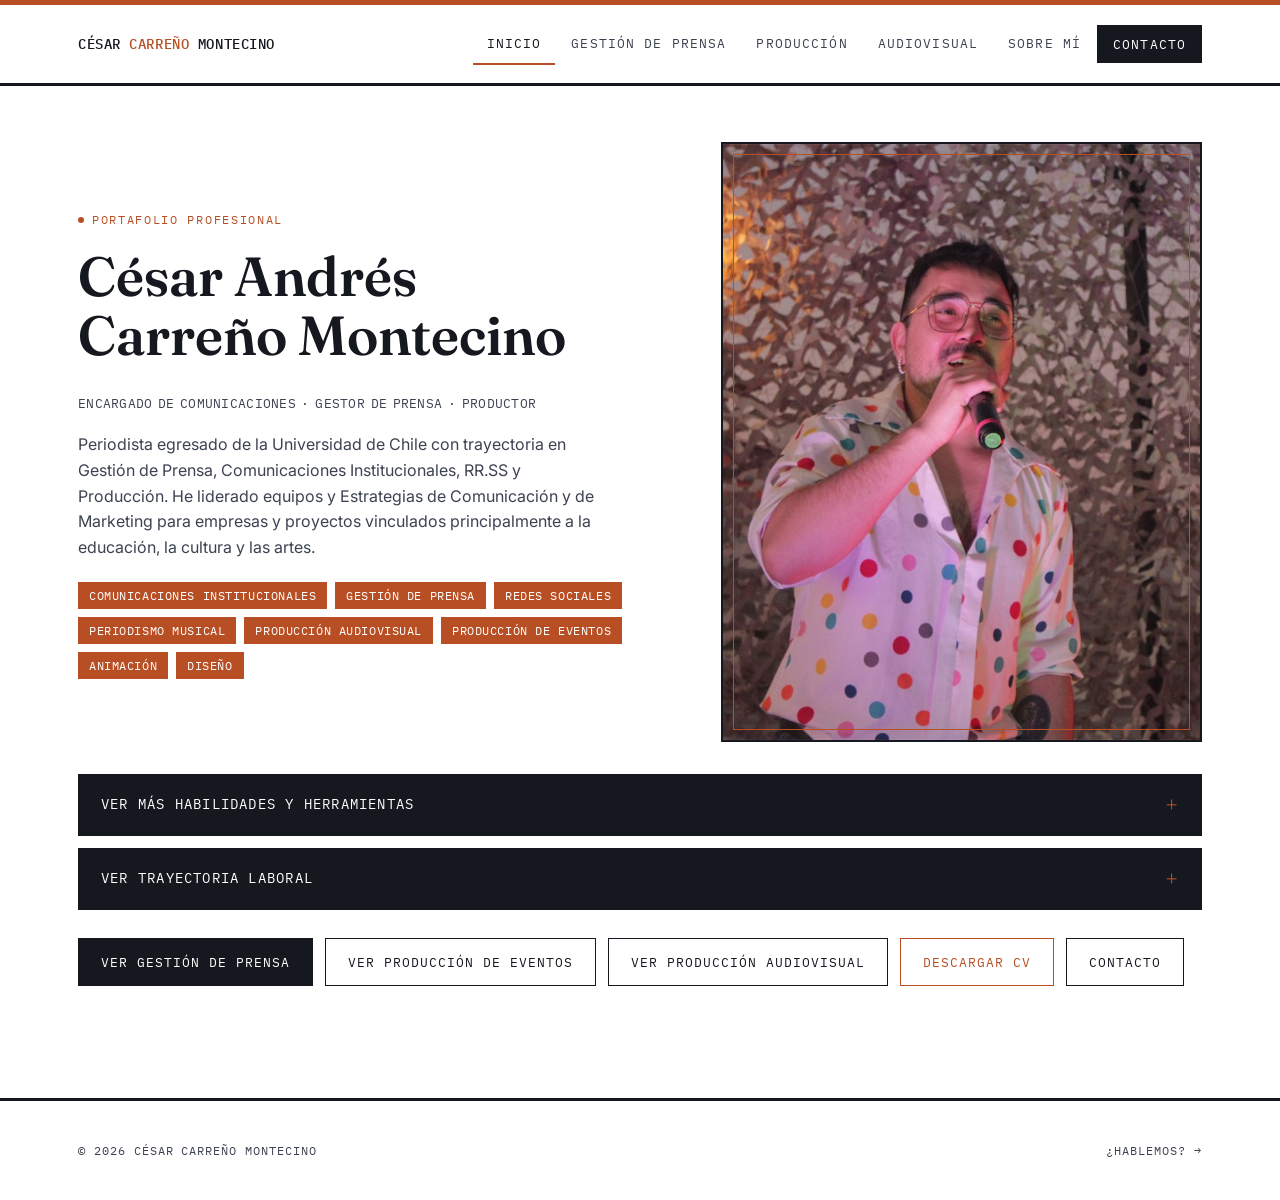
==== index.html @ e9282801 "Portada: etiquetas naranjo, desplegables negros, botones al final, sin lema ni 'Periodista' en roles" ====
<!DOCTYPE html>
<html lang="es">
<head>
<meta charset="UTF-8">
<meta name="viewport" content="width=device-width, initial-scale=1.0">
<title>César Andrés Carreño Montecino | Periodista, Gestor de Prensa, Productor</title>
<meta name="description" content="César Andrés Carreño Montecino, Periodista. Comunicaciones institucionales, gestión de prensa, marketing y producción de eventos.">
<meta name="keywords" content="Periodista, Comunicaciones, Comunicación estratégica, Comunicación institucional, Comunicación cultural, Comunicación digital, Redes sociales, Gestión de prensa, Producción cultural, Santiago de Chile">
<link rel="canonical" href="https://cesar-carreno-portafolio.vercel.app/">
<meta property="og:type" content="website">
<meta property="og:title" content="César Andrés Carreño Montecino | Periodista, Gestor de Prensa, Productor">
<meta property="og:description" content="Periodista con seis años de experiencia en gestión de prensa, comunicaciones institucionales y producción de eventos.">
<meta property="og:image" content="https://cesar-carreno-portafolio.vercel.app/images/hero-portrait.jpg">
<meta property="og:url" content="https://cesar-carreno-portafolio.vercel.app/">
<meta name="twitter:card" content="summary_large_image">
<meta name="theme-color" content="#FFFFFF">
<link rel="icon" href="/favicon.svg" type="image/svg+xml">
<link rel="stylesheet" href="/styles.css">
</head>
<body>
<a class="skip-link" href="#main">Saltar al contenido</a>

<header class="masthead masthead-top">
  <div class="masthead-inner">
    <a class="wordmark" href="/">César <span>Carreño</span> Montecino</a>
    <button class="nav-toggle" aria-label="Abrir menú" aria-expanded="false">Menú</button>
    <nav class="mainnav">
      <a href="/" class="active">Inicio</a>
      <a href="/comunicaciones">Gestión de Prensa</a>
      <a href="/produccion">Producción</a>
      <a href="/audiovisual">Audiovisual</a>
      <a href="/sobre-mi">Sobre mí</a>
      <a href="/contacto" class="nav-cta">Contacto</a>
    </nav>
  </div>
</header>

<main id="main">
  <section class="hero">
    <div class="wrap hero-grid">
      <div>
        <span class="eyebrow">Portafolio profesional</span>
        <h1 class="hero-name"><span>César Andrés</span> <span>Carreño Montecino</span></h1>
        <p class="hero-role"><span>Encargado de Comunicaciones ·</span> <span>Gestor de Prensa ·</span> <span>Productor</span></p>
        <p class="hero-bio">Periodista egresado de la Universidad de Chile con trayectoria en Gestión de Prensa, Comunicaciones Institucionales, RR.SS y Producción. He liderado equipos y Estrategias de Comunicación y de Marketing para empresas y proyectos vinculados principalmente a la educación, la cultura y las artes.</p>
        <ul class="hero-tags" aria-label="Áreas de trabajo">
          <li>Comunicaciones institucionales</li>
          <li>Gestión de prensa</li>
          <li>Redes sociales</li>
          <li>Periodismo musical</li>
          <li>Producción audiovisual</li>
          <li>Producción de eventos</li>
          <li>Animación</li>
          <li>Diseño</li>
        </ul>
      </div>
      <div class="hero-photo-wrap">
        <img src="/images/hero-portrait.jpg" alt="Retrato de César Andrés Carreño Montecino, periodista y encargado de comunicaciones" width="900" height="1125">
      </div>
    </div>
  </section>

  <section class="actions" aria-label="Más información">
    <div class="wrap">
      <details class="disclosure disclosure-solid skills-more">
          <summary><span>Ver más habilidades y herramientas</span></summary>
          <ul class="skills-list">
            <li>Creación y ejecución de Planes de Marketing y Comunicaciones</li>
            <li>Dirección, Producción y Postproducción Audiovisual</li>
            <li>Gestión de Prensa y Mailing de Boletines</li>
            <li>Creación de informes y evaluación de KPI’s</li>
            <li>Uso de Adobe Creative Suite, Canva y otros similares</li>
            <li>Uso de Google Analytics y Meta Ads</li>
            <li>Dominio de IA (Claude, Gemini, ChatGPT)</li>
            <li>Producción de eventos, ferias y conciertos</li>
            <li>Animación de escenarios y locución</li>
            <li>Relaciones públicas</li>
            <li>Gestión de redes sociales (Instagram, LinkedIn, YouTube, TikTok, Facebook)</li>
            <li>Edición web (WordPress, Wix, Vercel y similares)</li>
          </ul>
        </details>
      <details class="disclosure disclosure-solid exp-more">
        <summary><span id="exp-title">Ver trayectoria laboral</span></summary>
        <div class="exp-inner">
          <div class="exp-intro">
            <p class="lede">Diseño y lidero estrategias de comunicación para instituciones, empresas y proyectos culturales como <a class="inline-link" href="https://www.instagram.com/casonacompania/" target="_blank" rel="noopener noreferrer">Casona Compañía</a>, <a class="inline-link" href="https://www.instagram.com/djschoolchile/" target="_blank" rel="noopener noreferrer">DjSchool</a>, <a class="inline-link" href="https://www.instagram.com/theloft_academy/" target="_blank" rel="noopener noreferrer">The Loft Academy</a> y <a class="inline-link" href="https://www.instagram.com/talleresraros/" target="_blank" rel="noopener noreferrer">Talleres Raros</a>. Combino planificación estratégica, contenidos, gestión de redes sociales y relación con medios, con medición de resultados a través de KPI's.</p>
            <p>Construyo planes desde cero y coordino equipos &mdash;incluidos practicantes de periodismo&mdash; en contenidos escritos, gráficos y audiovisuales, gestión de sitios web, informes, campañas de prensa y comunicaciones internas.</p>
          </div>
          <h3 class="exp-subtitle">Línea de tiempo</h3>
          <ol class="exp-timeline" aria-label="Experiencia laboral, del más reciente al más antiguo">
        <li class="exp-item side-a">
          <div class="exp-period"><time>2026</time><span>– Actualidad</span></div>
          <figure class="project-media exp-media"><img src="/images/talleres-raros.jpg" alt="Pieza gráfica de comunicación de Talleres Raros, proyecto de formación en producción musical" width="1024" height="446" loading="lazy"></figure>
          <div class="exp-text">
              <span class="byline">Encargado de Comunicaciones</span>
              <h3>Talleres Raros</h3>
              <p>Responsable de las comunicaciones del proyecto de formación en producción musical <a class="inline-link" href="https://www.instagram.com/talleresraros/" target="_blank" rel="noopener noreferrer">Talleres Raros</a>, financiado por el Fondo para el Fomento de la Música Nacional, Convocatoria 2026.</p>
              <p>Coordinación del equipo de comunicaciones, plan y gestión de contenidos, elaboración de newsletter y comunicados, gestión de prensa y acciones de difusión para comunidades y público objetivo, enfocado en población LGBTIQAN+.</p>

              <p class="tags">Comunicación estratégica · Contenidos · Redes sociales · Coordinación · Gestión de prensa</p>
              <span class="stat-label">Enlaces de interés</span>
              <ul class="linklist">
                <li><a href="https://www.instagram.com/talleresraros/" target="_blank" rel="noopener noreferrer">Cuenta principal de Talleres Raros</a></li>
                <li><a href="https://www.elciudadano.com/arte-cultura/musica-y-autogestion-postula-a-talleres-raros-temporada-2026/04/29/" target="_blank" rel="noopener noreferrer">Publicación de convocatoria en El Ciudadano</a></li>
                <li><a href="https://www.larata.cl/noticias/2026/04/27/talleres-raros-abre-convocatoria-2026-de-autoproduccion-musical/107439/" target="_blank" rel="noopener noreferrer">Publicación en La Rata</a></li>
              </ul>
            </div>
        </li>
        <li class="exp-item side-b">
          <div class="exp-period"><time>2026</time></div>
          <figure class="project-media exp-media"><img src="/images/loft-academy.jpg" alt="Comunicación digital para el ecosistema The Loft Academy, DjStore y DjSchool" width="1400" height="786" loading="lazy"></figure>
          <div class="exp-text">
              <span class="byline">Encargado de Comunicaciones</span>
              <h3>The Loft Academy · DjStore · DjSchool</h3>
              <p>Liderazgo de las comunicaciones del ecosistema de formación y producción musical The Loft Music Academy. Coordinación de un equipo de cinco profesionales más dos estudiantes en práctica, articulando la planificación y ejecución de contenidos y comunicaciones digitales para tres marcas.</p>

              <p class="tags">Comunicación estratégica · Redes sociales · Contenidos · Liderazgo de equipo · Edición web</p>
              <span class="stat-label">Enlaces de interés</span>
              <ul class="linklist">
                <li><a href="https://www.instagram.com/reel/DXQIb2XgF3_/" target="_blank" rel="noopener noreferrer">DjSchool</a></li>
                <li><a href="https://www.instagram.com/reel/DXIX-aNuRAh/" target="_blank" rel="noopener noreferrer">DjStore</a></li>
                <li><a href="https://www.instagram.com/reel/DYYHBkoRgfj/" target="_blank" rel="noopener noreferrer">The Loft Academy</a></li>
                <li><a href="https://djschool.org/" target="_blank" rel="noopener noreferrer">Rediseño Web DjSchool</a></li>
              </ul>
            </div>
        </li>
        <li class="exp-item side-a">
          <div class="exp-period"><time>2024</time></div>
          <div class="card exp-card">
            <h4>Fundación de Orquestas Juveniles (FOJI)</h4>
            <p class="byline" style="display:block;margin:6px 0 10px;">Productor de Apoyo · 2024</p>
            <p>Apoyo en producción, comunicaciones y redes sociales.</p>
            <span class="stat-label" style="margin-top:14px;margin-bottom:6px;">Enlaces de interés</span>
            <ul class="linklist" style="margin-top:6px;">
              <li><a href="https://www.instagram.com/foji_chile/" target="_blank" rel="noopener noreferrer">Cuenta de Instagram</a></li>
            </ul>
          </div>
        </li>
        <li class="exp-item side-b">
          <div class="exp-period"><time>2023</time><span>– 2024</span></div>
          <figure class="project-media exp-media"><img src="/images/casona-compania.jpg" alt="Fachada de Casona Compañía, centro para las industrias creativas en Barrio Yungay" width="760" height="188" loading="lazy"></figure>
          <div class="exp-text">
              <span class="byline">Encargado de Comunicaciones y Productor</span>
              <h3>Casona Compañía</h3>
              <p>Gestión integral de las comunicaciones del Centro para las Industrias Creativas Casona Compañía. Desarrollo de estrategia de comunicación, contenidos para redes sociales, mailing y gestión de prensa, diseño y edición de piezas gráficas y audiovisuales y producción de eventos.</p>

              <span class="stat">+18.000</span>
              <span class="stat-label">Seguidores nuevos en Instagram, de manera orgánica</span>
              <p class="tags">Comunicación estratégica · Redes sociales · Diseño · Audiovisual · Gestión de prensa · Producción</p>
              <span class="stat-label">Enlaces de interés</span>
              <ul class="linklist">
                <li><a href="https://www.instagram.com/p/Cu5McOBrfzo/" target="_blank" rel="noopener noreferrer">Presentación Casona Compañía 2023</a></li>
                <li><a href="https://www.instagram.com/p/CwIo7iRov7M/" target="_blank" rel="noopener noreferrer">Talleres 2023</a></li>
                <li><a href="https://www.instagram.com/p/CzwoQlGODLO/" target="_blank" rel="noopener noreferrer">Invitación Space is the Place</a></li>
                <li><a href="https://www.instagram.com/p/C7AZmClOmwS/" target="_blank" rel="noopener noreferrer">Espacios multiuso</a></li>
              </ul>
            </div>
        </li>
        <li class="exp-item side-a">
          <div class="exp-period"><time>2021</time><span>– 2022</span></div>
          <div class="card exp-card">
            <h4>Agencia Merca</h4>
            <p class="byline" style="display:block;margin:6px 0 10px;">Periodista y Encargado de Prensa · 2021 – 2022</p>
            <p>Gestión de prensa para proyectos culturales, festivales y artistas.</p>
            <span class="stat-label" style="margin-top:14px;margin-bottom:6px;">Enlaces de interés</span>
            <ul class="linklist" style="margin-top:6px;">
              <li><a href="https://www.instagram.com/agenciamerca/" target="_blank" rel="noopener noreferrer">Cuenta de Instagram</a></li>
            </ul>
          </div>
        </li>
        <li class="exp-item side-b">
          <div class="exp-period"><time>2019</time></div>
          <div class="card exp-card">
            <h4>Museo de Arte Contemporáneo · MAC</h4>
            <p class="byline" style="display:block;margin:6px 0 10px;">Pasante de Producción · 2019</p>
            <p>Apoyo en procesos de producción y actividades culturales en MAC Sede Parque Forestal.</p>
            <span class="stat-label" style="margin-top:14px;margin-bottom:6px;">Enlaces de interés</span>
            <ul class="linklist" style="margin-top:6px;">
              <li><a href="https://www.instagram.com/museo_mac/" target="_blank" rel="noopener noreferrer">Cuenta de Instagram</a></li>
            </ul>
          </div>
        </li>
            <li class="exp-end" aria-hidden="true"></li>
          </ol>
        </div>
      </details>
      <div class="btn-row">
          <a class="btn btn-solid" href="/comunicaciones">Ver Gestión de Prensa</a>
          <a class="btn" href="/produccion">Ver Producción de Eventos</a>
          <a class="btn" href="/audiovisual">Ver Producción Audiovisual</a>
          <a class="btn btn-red" href="https://drive.google.com/file/d/1Jh0tTYR2kb8zZBAf7uun0ua8ZtYoJKNA/view?usp=sharing" target="_blank" rel="noopener noreferrer">Descargar CV</a>
          <a class="btn" href="/contacto">Contacto</a>
        </div>
    </div>
  </section>
</main>

<footer>
  <div class="wrap footer-inner">
    <span class="byline">© <span id="year"></span> César Carreño Montecino</span>
    <span class="byline"><a href="/contacto">¿Hablemos? →</a></span>
  </div>
</footer>

<script>document.getElementById('year').textContent = new Date().getFullYear();</script>
<script src="/script.js"></script>
</body>
</html>
---- styles.css ----
@import url('https://fonts.googleapis.com/css2?family=Fraunces:ital,opsz,wght@0,9..144,400;0,9..144,500;0,9..144,600;0,9..144,700;1,9..144,500&family=Inter:wght@400;500;600&family=IBM+Plex+Mono:wght@400;500&display=swap');

:root{
  --paper:#FFFFFF;
  --paper-alt:#F3F2EE;
  --ink:#15181F;
  --ink-soft:#3C4250;
  --muted:#6B7280;
  --green:#2C6E5E;
  --red:#B84E24;
  --line:rgba(21,24,31,0.12);
  --line-strong:rgba(21,24,31,0.22);
  --panel:#F6E3D2;
  --panel-hover:#EFD4B8;
  --display:'Fraunces',Georgia,serif;
  --body:'Inter',-apple-system,BlinkMacSystemFont,sans-serif;
  --mono:'IBM Plex Mono',ui-monospace,Menlo,monospace;
  --max:1180px;
}

*{box-sizing:border-box;}
html{scroll-behavior:smooth;}
body{
  margin:0;
  background:var(--paper);
  color:var(--ink);
  font-family:var(--body);
  font-size:16px;
  line-height:1.6;
  -webkit-font-smoothing:antialiased;
}
img{max-width:100%;height:auto;display:block;}
a{color:inherit;}
.wrap{max-width:var(--max);margin:0 auto;padding:0 28px;}

.skip-link{
  position:absolute;left:-999px;top:0;background:var(--ink);color:var(--paper);
  padding:10px 16px;z-index:200;font-family:var(--mono);font-size:13px;
}
.skip-link:focus{left:12px;top:12px;}

.eyebrow{
  font-family:var(--mono);
  font-size:12px;
  letter-spacing:.14em;
  text-transform:uppercase;
  color:var(--red);
  display:inline-flex;
  align-items:center;
  gap:8px;
}
.eyebrow::before{
  content:"";
  width:6px;height:6px;
  background:var(--red);
  border-radius:50%;
  display:inline-block;
}
.byline{
  font-family:var(--mono);
  font-size:12px;
  letter-spacing:.08em;
  color:var(--muted);
  text-transform:uppercase;
}

.masthead{
  border-bottom:3px solid var(--ink);
  position:sticky;top:0;
  background:var(--paper);
  z-index:100;
}
.masthead-top{
  border-top:5px solid var(--red);
}
.masthead-inner{
  display:flex;
  align-items:center;
  justify-content:space-between;
  padding:18px 28px;
  max-width:var(--max);
  margin:0 auto;
}
.wordmark{
  font-family:var(--mono);
  font-weight:500;
  font-size:14px;
  letter-spacing:.04em;
  text-decoration:none;
  color:var(--ink);
  text-transform:uppercase;
}
.wordmark span{color:var(--red);}
nav.mainnav{display:flex;align-items:center;gap:2px;}
nav.mainnav a{
  font-family:var(--mono);
  font-size:12.5px;
  letter-spacing:.09em;
  text-transform:uppercase;
  text-decoration:none;
  color:var(--ink-soft);
  padding:10px 14px;
  border-bottom:2px solid transparent;
  transition:color .15s ease,border-color .15s ease;
}
nav.mainnav a:hover{color:var(--red);}
nav.mainnav a.active{color:var(--ink);border-color:var(--red);}
.nav-cta{
  font-family:var(--mono);
  font-size:12px;
  letter-spacing:.08em;
  text-transform:uppercase;
  background:var(--ink);
  color:var(--paper) !important;
  padding:9px 16px !important;
  border-bottom:none !important;
}
.nav-cta:hover{background:var(--red);color:var(--paper) !important;}
.nav-toggle{
  display:none;
  background:none;border:1px solid var(--ink);
  font-family:var(--mono);font-size:12px;letter-spacing:.08em;
  padding:8px 12px;cursor:pointer;color:var(--ink);text-transform:uppercase;
}

@media (max-width:860px){
  nav.mainnav{
    display:none;
    position:absolute;top:100%;left:0;right:0;
    background:var(--paper);
    border-bottom:3px solid var(--ink);
    flex-direction:column;align-items:stretch;padding:6px 0;
  }
  nav.mainnav.open{display:flex;}
  nav.mainnav a{padding:14px 28px;border-bottom:1px solid var(--line);}
  .nav-toggle{display:block;}
}

.btn{
  display:inline-flex;
  align-items:center;
  gap:8px;
  font-family:var(--mono);
  font-size:12.5px;
  letter-spacing:.08em;
  text-transform:uppercase;
  text-decoration:none;
  padding:13px 22px;
  border:1.5px solid var(--ink);
  color:var(--ink);
  transition:background .15s ease, color .15s ease, border-color .15s ease;
  cursor:pointer;
  background:transparent;
}
.btn:hover{background:var(--ink);color:var(--paper);}
.btn-solid{background:var(--ink);color:var(--paper);}
.btn-solid:hover{background:var(--red);border-color:var(--red);}
.btn-red{border-color:var(--red);color:var(--red);}
.btn-red:hover{background:var(--red);color:var(--paper);}
.btn-row{display:flex;flex-wrap:wrap;gap:12px;}

section{padding:76px 0;}
section.tight{padding:48px 0;}
.section-head{max-width:760px;margin-bottom:48px;}
.section-head h1, .section-head h2{margin:10px 0 0;}
h1,h2,h3,h4{font-family:var(--display);font-weight:600;line-height:1.08;margin:0 0 .5em;}
h1{font-size:clamp(2.6rem,6vw,4.4rem);}
h2{font-size:clamp(1.9rem,3.6vw,2.7rem);}
h3{font-size:1.35rem;font-weight:600;}
p{margin:0 0 1em;color:var(--ink-soft);}
p.lede{font-size:1.15rem;color:var(--ink);}
.subtitle{
  font-family:var(--mono);
  font-size:13.5px;
  letter-spacing:.06em;
  text-transform:uppercase;
  color:var(--muted);
  margin-top:14px;
}
hr.rule{border:none;border-top:1px solid var(--line);margin:0;}
hr.rule-strong{border:none;border-top:2px solid var(--ink);margin:0;}

a.inline-link{
  color:var(--red);
  text-decoration-thickness:1px;
  text-underline-offset:3px;
}
a.inline-link:hover{color:var(--ink);}

.hero{padding:56px 0 72px;}
.hero-grid{display:grid;grid-template-columns:1.1fr .9fr;gap:56px;align-items:center;}
.hero-photo-wrap{
  border:2px solid var(--ink);
  position:relative;
}
.hero-photo-wrap::before{
  content:"";
  position:absolute;inset:10px;
  border:1px solid var(--red);
  pointer-events:none;
}
.hero-photo-wrap img{width:100%;height:100%;object-fit:cover;object-position:30% 25%;aspect-ratio:4/5;}
.hero-name{margin-top:16px;}
.hero-role{
  font-family:var(--mono);
  font-size:clamp(11px,1.05vw,13.5px);
  letter-spacing:.02em;word-spacing:-.2em;
  color:var(--ink-soft);text-transform:uppercase;margin-top:10px;
  text-wrap:balance;
}
.hero-role span{white-space:nowrap;}
@media (max-width:900px){.hero-role{font-size:12px;}}
.hero-value{font-family:var(--body);font-weight:500;font-size:1.05rem;color:var(--green);margin:20px 0;letter-spacing:.01em;}
.hero-bio{max-width:52ch;}
.hero .btn-row{margin-top:28px;}

@media (max-width:900px){
  .hero-grid{grid-template-columns:1fr;gap:36px;}
  .hero-photo-wrap{max-width:340px;}
}

.teasers{display:grid;grid-template-columns:repeat(3,1fr);gap:1px;background:var(--ink);border-top:1px solid var(--ink);border-bottom:1px solid var(--ink);}
.teaser{background:var(--panel);padding:32px 28px;text-decoration:none;color:var(--ink);transition:background .15s ease;}
.teaser:hover{background:var(--panel-hover);}
.teaser .num{font-family:var(--mono);font-size:12px;color:var(--red);}
.teaser h3{margin:14px 0 10px;}
.teaser p{font-size:.95rem;margin:0;}
@media (max-width:760px){.teasers{grid-template-columns:1fr;}}

.project{padding:56px 0;border-top:1px solid var(--line);}
.project-grid{display:grid;grid-template-columns:.85fr 1.15fr;gap:48px;align-items:start;}
.project-media img{width:100%;border:1px solid var(--line-strong);}
.project-media figcaption{font-family:var(--mono);font-size:11.5px;color:var(--muted);margin-top:8px;letter-spacing:.03em;}
.project-media{margin:0;}
.project h3{margin-top:8px;}
.tags{font-family:var(--mono);font-size:12px;letter-spacing:.04em;color:var(--green);text-transform:uppercase;margin:16px 0;}
.linklist{list-style:none;margin:18px 0 0;padding:0;display:flex;flex-direction:column;gap:8px;}
.linklist li a{
  font-family:var(--mono);font-size:13px;letter-spacing:.02em;
  text-decoration:none;color:var(--ink);
  border-bottom:1px solid var(--line-strong);
  padding-bottom:2px;
  display:inline-block;
}
.linklist li a:hover{color:var(--red);border-color:var(--red);}
.linklist li a::after{content:" \2197";color:var(--red);}
.stat{
  display:inline-block;
  font-family:var(--display);
  font-weight:700;
  font-size:2.6rem;
  color:var(--green);
  line-height:1;
  margin:6px 0 2px;
}
.stat-label{font-family:var(--mono);font-size:12px;letter-spacing:.04em;color:var(--muted);text-transform:uppercase;display:block;margin-bottom:14px;}

@media (max-width:860px){
  .project-grid{grid-template-columns:1fr;gap:26px;}
}

.poster-row{display:grid;grid-template-columns:1fr 1fr;gap:14px;margin-top:18px;}
.poster-row img{border:1px solid var(--line-strong);}
.poster-row img{width:100%;}
@media (max-width:560px){.poster-row{grid-template-columns:1fr;}}

.poster-link{border:1px solid var(--line-strong);display:block;text-decoration:none;margin-top:18px;max-width:280px;}
.poster-link img{width:100%;}
.poster-link .cap{
  font-family:var(--mono);font-size:11.5px;color:var(--ink);
  padding:8px 10px;border-top:1px solid var(--line);
  display:flex;justify-content:space-between;
}
.poster-link .cap::after{content:"\2197";color:var(--red);}
.poster-link:hover .cap{color:var(--red);}

.card-grid{display:grid;grid-template-columns:repeat(3,1fr);gap:1px;background:var(--line-strong);border:1px solid var(--line-strong);}
.card{background:var(--panel);padding:26px 24px;transition:background .15s ease;}
.card:hover{background:var(--panel-hover);}
.card h4{font-family:var(--display);font-size:1.1rem;font-weight:600;margin:0 0 6px;}
.card p{font-size:.92rem;margin:0;}
.card a.inline-link{font-family:var(--mono);font-size:11.5px;text-decoration:none;text-transform:uppercase;letter-spacing:.05em;}
@media (max-width:760px){.card-grid{grid-template-columns:1fr;}}
@media (min-width:761px) and (max-width:1000px){.card-grid{grid-template-columns:repeat(2,1fr);}}

.comp-grid{display:grid;grid-template-columns:repeat(2,1fr);gap:0;border-top:1px solid var(--line-strong);}
.comp-item{padding:22px 0;border-bottom:1px solid var(--line);display:grid;grid-template-columns:auto 1fr;gap:22px;align-items:baseline;}
.comp-item:nth-child(odd){padding-right:24px;}
.comp-item:nth-child(even){padding-left:24px;border-left:1px solid var(--line);}
.comp-num{font-family:var(--mono);font-size:12px;color:var(--red);}
.comp-item h4{margin:0 0 4px;font-family:var(--display);font-size:1.05rem;}
.comp-item p{margin:0;font-size:.92rem;}
@media (max-width:760px){
  .comp-grid{grid-template-columns:1fr;}
  .comp-item:nth-child(even){padding-left:0;border-left:none;}
}

.timeline{border-top:1px solid var(--line-strong);}
.tl-item{
  display:grid;grid-template-columns:140px 1fr;gap:24px;
  padding:20px 22px;margin-bottom:10px;
  background:var(--panel);
  transition:background .15s ease;
}
.tl-item:hover{background:var(--panel-hover);}
.tl-year{font-family:var(--mono);font-size:12.5px;color:var(--red);letter-spacing:.03em;padding-top:3px;}
.tl-item h4{margin:0 0 4px;font-family:var(--display);font-weight:600;font-size:1.15rem;}
.tl-item p{margin:0;font-size:.92rem;color:var(--muted);}
@media (max-width:600px){.tl-item{grid-template-columns:1fr;gap:6px;}}

.tools-grid{display:grid;grid-template-columns:repeat(4,1fr);gap:32px;}
.tools-group .byline{display:block;margin-bottom:14px;}
.tools-group ul{list-style:none;margin:0;padding:0;}
.tools-group li{
  font-family:var(--body);font-size:.95rem;
  padding:9px 0;border-bottom:1px solid var(--line);
}
@media (max-width:900px){.tools-grid{grid-template-columns:repeat(2,1fr);}}
@media (max-width:520px){.tools-grid{grid-template-columns:1fr;}}

/* ---------- Audiovisual: resumen + línea de tiempo ---------- */
.av-stats{
  display:grid;grid-template-columns:repeat(3,1fr);gap:24px;
  border-top:2px solid var(--ink);border-bottom:1px solid var(--line-strong);
  padding:22px 0 18px;margin-top:34px;max-width:760px;
}
.av-stats .stat{font-size:2.3rem;margin:0 0 2px;}
.av-stats .stat-label{margin-bottom:0;}
@media (max-width:520px){
  .av-stats{gap:12px;}
  .av-stats .stat{font-size:1.7rem;}
  .av-stats .stat-label{font-size:10.5px;}
}

.av-timeline{
  list-style:none;margin:0;padding:0;position:relative;
  display:grid;grid-template-columns:1fr 64px 1fr;row-gap:40px;
}
.av-timeline::before{
  content:"";position:absolute;top:0;bottom:0;left:50%;width:2px;
  background:var(--ink);transform:translateX(-1px);
}

.av-year{grid-column:1 / -1;justify-self:center;position:relative;z-index:2;margin:0;}
.av-year time{
  display:inline-block;
  font-family:var(--display);font-weight:700;font-size:1.7rem;line-height:1;
  background:var(--ink);color:var(--paper);
  padding:10px 24px 11px;border-bottom:4px solid var(--red);
}

.av-item{
  grid-column:1 / -1;position:relative;z-index:1;
  display:grid;grid-template-columns:1fr 64px 1fr;align-items:start;
}
.av-dot{
  grid-column:2;grid-row:1;justify-self:center;margin-top:23px;
  width:16px;height:16px;background:var(--red);
  border:3px solid var(--paper);box-shadow:0 0 0 2px var(--ink);
}
.av-card{grid-row:1;position:relative;}
.av-item.is-left .av-card{grid-column:1;}
.av-item.is-right .av-card{grid-column:3;}
@media (min-width:761px){
  .av-card{width:100%;max-width:500px;}
  .av-item.is-left .av-card{justify-self:end;}
  .av-item.is-right .av-card{justify-self:start;}
  /* escalonado: cada tarjeta sube a la altura de la anterior */
  .av-item + .av-item{margin-top:-150px;}
}
.av-card::before{
  content:"";position:absolute;top:30px;width:32px;height:2px;background:var(--ink);
}
.av-item.is-left .av-card::before{right:-32px;}
.av-item.is-right .av-card::before{left:-32px;}

.video-card{
  display:block;text-decoration:none;color:var(--ink);
  background:var(--panel);border:1px solid var(--ink);
  transition:transform .18s ease, box-shadow .18s ease, background .18s ease;
}
.video-card:hover,.video-card:focus-visible{
  transform:translate(-3px,-3px);box-shadow:6px 6px 0 var(--ink);background:var(--panel-hover);
}
.video-thumb{position:relative;aspect-ratio:16/9;overflow:hidden;background:var(--ink);border-bottom:1px solid var(--ink);}
.video-thumb img{width:100%;height:100%;object-fit:cover;transition:transform .35s ease;}
.video-card:hover .video-thumb img{transform:scale(1.05);}
.play{position:absolute;inset:0;display:flex;align-items:center;justify-content:center;}
.play span{
  width:60px;height:60px;border-radius:50%;
  background:rgba(255,255,255,.94);
  display:flex;align-items:center;justify-content:center;
  color:var(--ink);font-size:0;
  box-shadow:0 2px 14px rgba(0,0,0,.28);
  transition:transform .18s ease;
}
.video-card:hover .play span{transform:scale(1.1);}
.play span::before{
  content:"";
  border-style:solid;border-width:10px 0 10px 16px;
  border-color:transparent transparent transparent var(--red);
  margin-left:4px;
}
.video-info{padding:18px 22px 20px;}
.video-info .byline{display:block;margin-bottom:4px;color:var(--ink-soft);}
.video-info h4{margin:0 0 14px;font-family:var(--display);font-size:1.4rem;line-height:1.15;}
.av-roles{list-style:none;margin:0;padding:0;display:flex;flex-wrap:wrap;gap:6px;}
.av-roles li{
  font-family:var(--mono);font-size:10.5px;letter-spacing:.07em;text-transform:uppercase;
  color:var(--red);border:1px solid var(--red);padding:3px 9px;background:rgba(255,255,255,.55);
}
.video-extra{margin:10px 0 0;}
.video-extra a{
  display:inline-block;font-family:var(--mono);font-size:12px;letter-spacing:.04em;
  text-decoration:none;color:var(--ink);
  border-bottom:1px solid var(--red);padding-bottom:2px;
}
.video-extra a:hover{color:var(--red);}

@media (max-width:760px){
  .av-timeline{grid-template-columns:30px 1fr;row-gap:32px;}
  .av-timeline::before{left:15px;}
  .av-year{justify-self:start;}
  .av-year time{font-size:1.45rem;padding:9px 20px 10px;}
  .av-item{grid-template-columns:30px 1fr;}
  .av-dot{grid-column:1;}
  .av-item.is-left .av-card,.av-item.is-right .av-card{grid-column:2;}
  .av-card::before{width:15px;}
  .av-item.is-left .av-card::before,.av-item.is-right .av-card::before{left:-15px;right:auto;}
  .video-info{padding:16px 18px 18px;}
  .video-info h4{font-size:1.25rem;}
}
@media (prefers-reduced-motion: reduce){
  .video-card:hover,.video-card:focus-visible{transform:none;}
}

.contact-grid{display:grid;grid-template-columns:1fr 1fr;gap:56px;}
.contact-info dt{font-family:var(--mono);font-size:11.5px;letter-spacing:.06em;text-transform:uppercase;color:var(--muted);margin-top:20px;}
.contact-info dd{margin:4px 0 0;font-size:1.05rem;}
.contact-info dd a{text-decoration:none;color:var(--ink);}
.contact-info dd a:hover{color:var(--red);}
.social-row{display:flex;gap:14px;margin-top:26px;}
@media (max-width:800px){.contact-grid{grid-template-columns:1fr;gap:36px;}}

footer{border-top:3px solid var(--ink);padding:40px 0;margin-top:40px;}
.footer-inner{display:flex;justify-content:space-between;align-items:center;flex-wrap:wrap;gap:16px;}
footer .byline{color:var(--ink-soft);}
footer a{text-decoration:none;}
footer a:hover{color:var(--red);}

.intro-block{max-width:820px;}

section.skills{padding:8px 0 56px;}
.skills-list{
  list-style:none;margin:22px 0 0;padding:0;
  display:grid;grid-template-columns:repeat(2,1fr);
  grid-template-rows:repeat(5,auto);grid-auto-flow:column;
  column-gap:48px;
}
.skills-list li{
  position:relative;
  font-size:.98rem;color:var(--ink);
  padding:11px 0 11px 22px;border-bottom:1px solid var(--line);
}
.skills-list li::before{
  content:"";position:absolute;left:0;top:19px;
  width:8px;height:8px;background:var(--red);
}
@media (max-width:700px){
  .skills-list{grid-template-columns:1fr;grid-template-rows:none;grid-auto-flow:row;}
}
.press-image{border:1px solid var(--line-strong);}
.press-image img{width:100%;}
.press-image figcaption{font-family:var(--mono);font-size:11.5px;color:var(--muted);margin-top:8px;}
::selection{background:var(--red);color:var(--paper);}
:focus-visible{outline:2px solid var(--red);outline-offset:2px;}
@media (prefers-reduced-motion: reduce){
  html{scroll-behavior:auto;}
  *{transition:none !important;}
}

/* -------- Lightbox -------- */
.lightbox-img{cursor:zoom-in;}
.lightbox-overlay{
  position:fixed;inset:0;background:rgba(11,18,32,.92);
  display:none;align-items:center;justify-content:center;
  z-index:300;padding:32px;cursor:zoom-out;
}
.lightbox-overlay.active{display:flex;}
.lightbox-overlay img{
  max-width:90vw;max-height:90vh;width:auto;
  border:1px solid var(--line-strong);
}

/* -------- Gestión de prensa: banner + texto -------- */
section.press-hero{padding:36px 0 8px;}
section.press{padding:28px 0 24px;}
.press-banner{
  position:relative;margin:0;border:1px solid var(--ink);overflow:hidden;
  min-height:300px;display:flex;align-items:flex-end;background:var(--ink);
}
.press-banner img{position:absolute;inset:0;width:100%;height:100%;object-fit:cover;object-position:center 30%;border:0;}
.press-banner::after{
  content:"";position:absolute;inset:0;
  background:linear-gradient(0deg,rgba(21,24,31,.94) 0%,rgba(21,24,31,.72) 55%,rgba(21,24,31,.45) 100%);
}
.press-banner figcaption{position:relative;z-index:1;padding:28px 32px 30px;max-width:760px;}
.press-banner .eyebrow{color:#F0C9B3;}
.press-banner h1,.press-banner h2{color:var(--paper);margin:0;font-size:clamp(2rem,4.6vw,3.3rem);}
.press-body{display:grid;grid-template-columns:minmax(0,1.7fr) minmax(0,1fr);gap:56px;margin-top:40px;align-items:start;}
.press-text p:last-child{margin-bottom:0;}
.press-now{border-left:3px solid var(--red);padding-left:18px;color:var(--ink);}
.press-links{border-top:2px solid var(--ink);padding-top:16px;}
.press-links .stat-label{margin-bottom:0;}
@media (max-width:900px){
  .press-body{grid-template-columns:1fr;gap:32px;}
  .press-banner{min-height:210px;}
  .press-banner figcaption{padding:22px 20px 24px;}
}

/* -------- Franja de artistas y proyectos (marquee) -------- */
section.band{background:var(--ink);color:var(--paper);padding:52px 0 54px;overflow:hidden;margin-top:56px;border-top:5px solid var(--red);}
.band-head{margin-bottom:30px;}
.band-head .eyebrow{color:#F0C9B3;}
.band-head h2{color:var(--paper);margin:10px 0 0;max-width:720px;}
.marquee{display:flex;flex-direction:column;gap:14px;}
.marquee-row{
  overflow:hidden;
  -webkit-mask-image:linear-gradient(90deg,transparent,#000 8%,#000 92%,transparent);
          mask-image:linear-gradient(90deg,transparent,#000 8%,#000 92%,transparent);
}
.marquee-track{
  list-style:none;margin:0;padding:0;display:flex;width:max-content;
  animation:marquee-left 100s linear infinite;
}
.marquee-row:nth-child(2) .marquee-track{animation-name:marquee-right;animation-duration:115s;}
.marquee-row:nth-child(3) .marquee-track{animation-duration:130s;}
.marquee-row:hover .marquee-track{animation-play-state:paused;}
.marquee-track li{
  display:flex;align-items:center;white-space:nowrap;
  font-family:var(--display);font-weight:600;text-transform:uppercase;
  font-size:clamp(1.05rem,2vw,1.45rem);line-height:1.2;letter-spacing:.03em;
  color:var(--paper);
}
.marquee-row:nth-child(2) .marquee-track li{color:#F6E3D2;font-style:italic;}
.marquee-track li::after{
  content:"";flex:none;width:8px;height:8px;background:var(--red);
  margin:0 1.1em;
}
@keyframes marquee-left{from{transform:translateX(0);}to{transform:translateX(-50%);}}
@keyframes marquee-right{from{transform:translateX(-50%);}to{transform:translateX(0);}}
@media (prefers-reduced-motion: reduce){
  .marquee-track{animation:none !important;width:auto;flex-wrap:wrap;row-gap:8px;padding:0 28px;}
  .marquee-track li[aria-hidden="true"]{display:none;}
  .marquee-row{-webkit-mask-image:none;mask-image:none;}
}

/* -------- Trayectoria laboral: línea de tiempo central -------- */
section.exp{padding:72px 0 40px;}
.exp-head{max-width:820px;margin-bottom:36px;}
.exp-head h2{margin:0;}
.exp-subtitle{
  font-family:var(--mono);font-weight:500;font-size:13.5px;letter-spacing:.08em;text-transform:uppercase;
  color:var(--red);margin:0 0 30px;padding-top:22px;border-top:2px solid var(--ink);
}
.exp-timeline{list-style:none;margin:0;padding:0;position:relative;}
.exp-timeline::before{
  content:"";position:absolute;top:0;bottom:8px;left:50%;width:2px;background:var(--ink);transform:translateX(-1px);
}
.exp-item{
  position:relative;display:grid;grid-template-columns:minmax(0,1fr) minmax(0,1fr);column-gap:72px;
  padding-bottom:60px;align-items:start;
}
.exp-period{
  grid-column:1 / -1;justify-self:center;position:relative;z-index:2;margin-bottom:26px;
  display:flex;align-items:baseline;gap:10px;
  background:var(--ink);color:var(--paper);padding:9px 22px 10px;border-bottom:4px solid var(--red);
}
.exp-period time{font-family:var(--display);font-weight:700;font-size:1.6rem;line-height:1;}
.exp-period span{font-family:var(--mono);font-size:11.5px;letter-spacing:.05em;text-transform:uppercase;color:#F0C9B3;}
.exp-media{margin:0;}
.exp-item.side-a .exp-media,.exp-item.side-a .exp-card{grid-column:1;grid-row:2;}
.exp-item.side-a .exp-text{grid-column:2;grid-row:2;}
.exp-item.side-b .exp-media{grid-column:2;grid-row:2;}
.exp-item.side-b .exp-text{grid-column:1;grid-row:2;}
.exp-item.side-b .exp-card{grid-column:2;grid-row:2;}
.exp-text h3{margin-top:8px;}
.exp-text .linklist{margin-top:10px;}
.exp-card{border:1px solid var(--line-strong);}
.exp-end{
  display:block;width:20px;height:20px;margin:-8px auto 0;position:relative;z-index:2;
  background:var(--red);border:4px solid var(--paper);box-shadow:0 0 0 2px var(--ink);
}
@media (max-width:760px){
  .exp-timeline::before{left:7px;transform:none;}
  .exp-item{grid-template-columns:1fr;padding-left:34px;padding-bottom:46px;row-gap:20px;}
  .exp-period{grid-column:1;justify-self:start;margin:0 0 0 -34px;padding:8px 16px 9px;}
  .exp-item .exp-media,.exp-item .exp-text,.exp-item .exp-card{grid-column:1 !important;}
  .exp-item .exp-media{grid-row:2 !important;}
  .exp-item .exp-text,.exp-item .exp-card{grid-row:3 !important;}
  .exp-end{margin:-8px 0 0 -3px;}
}

/* -------- Etiquetas de la portada -------- */
.hero-tags{list-style:none;margin:22px 0 0;padding:0;display:flex;flex-wrap:wrap;gap:8px;}
.hero-tags li{
  font-family:var(--mono);font-size:11.5px;letter-spacing:.05em;text-transform:uppercase;
  color:var(--green);border:1px solid var(--green);padding:6px 10px 5px;line-height:1.2;
}

/* -------- Desplegables -------- */
.disclosure{margin:22px 0 28px;}
.disclosure > summary{
  list-style:none;cursor:pointer;display:flex;align-items:center;justify-content:space-between;gap:16px;
  font-family:var(--mono);font-size:12.5px;letter-spacing:.09em;text-transform:uppercase;color:var(--ink);
  border:1.5px solid var(--ink);padding:14px 18px;
  transition:background .15s ease,color .15s ease;
}
.disclosure > summary::-webkit-details-marker{display:none;}
.disclosure > summary::after{
  content:"+";font-family:var(--display);font-size:1.5rem;line-height:1;color:var(--red);flex:none;
  transition:transform .2s ease;
}
.disclosure[open] > summary::after{content:"\2212";}
.disclosure > summary:hover{background:var(--ink);color:var(--paper);}
.disclosure-solid > summary{background:var(--ink);color:var(--paper);border-color:var(--ink);font-size:13.5px;padding:18px 22px;}
.disclosure-solid > summary:hover{background:var(--red);border-color:var(--red);}
.disclosure-solid > summary:hover::after{color:var(--paper);}
.disclosure[open] > summary{border-bottom-width:4px;border-bottom-color:var(--red);}
.skills-more .skills-list{display:block;margin:0;padding:6px 18px 8px;border:1.5px solid var(--ink);border-top:0;}
.skills-more .skills-list li{font-size:.95rem;padding:10px 0 10px 22px;}
.skills-more .skills-list li::before{top:17px;}
.skills-more .skills-list li:last-child{border-bottom:0;}
.skills-more{margin-bottom:26px;}
.hero .btn-row{margin-top:4px;}

/* -------- Gestión de prensa: texto y publicaciones -------- */
.press-text{max-width:860px;}
.press-actions{margin:22px 0 4px;}
.pubs{margin-top:26px;}
.pub-grid{
  list-style:none;margin:0;padding:22px 0 0;
  display:grid;grid-template-columns:repeat(auto-fill,minmax(210px,1fr));gap:10px;
}
.pub-btn{
  display:flex;align-items:center;justify-content:space-between;gap:10px;height:100%;
  font-family:var(--mono);font-size:12.5px;letter-spacing:.07em;text-transform:uppercase;text-decoration:none;
  color:var(--ink);background:var(--panel);border:1px solid var(--ink);padding:14px 16px;
  transition:transform .15s ease,box-shadow .15s ease,background .15s ease;
}
.pub-btn::after{content:"\2197";color:var(--red);flex:none;}
.pub-btn:hover,.pub-btn:focus-visible{background:var(--panel-hover);transform:translate(-2px,-2px);box-shadow:4px 4px 0 var(--ink);}

/* -------- Trayectoria dentro del desplegable -------- */
section.exp{padding:8px 0 0;}
.exp-more{margin:0;}
.exp-more > summary{padding:18px 22px;font-size:13.5px;}
.exp-inner{padding:34px 0 0;}
.exp-intro{max-width:820px;margin-bottom:34px;}
.exp-intro .lede{font-size:1.1rem;}

/* -------- Ajustes de portada -------- */
.hero-name{font-size:clamp(2.1rem,4.3vw,3.5rem);white-space:normal;}
.hero-name span{white-space:nowrap;}
.hero-photo-wrap{align-self:start;position:sticky;top:110px;}
@media (max-width:900px){.hero-photo-wrap{position:relative;top:auto;}}
section.exp{padding:8px 0 64px;}

/* -------- Portada v3: etiquetas naranjo, desplegables negros, botones al final -------- */
.hero{padding:56px 0 24px;}
.hero-role{margin-bottom:18px;}
.hero-tags li{background:var(--red);border-color:var(--red);color:var(--paper);}
section.actions{padding:8px 0 72px;}
section.actions .disclosure{margin:0 0 12px;}
.disclosure-solid > summary:active,
.disclosure-solid > summary:focus-visible{background:var(--red);border-color:var(--red);}
.disclosure-solid > summary:active::after{color:var(--paper);}
.disclosure-solid[open] > summary{border-bottom:4px solid var(--red);}
.skills-more .skills-list{
  display:grid;grid-template-columns:repeat(2,1fr);grid-template-rows:repeat(6,auto);grid-auto-flow:column;
  column-gap:48px;padding:8px 22px 10px;
}
@media (max-width:700px){
  .skills-more .skills-list{grid-template-columns:1fr;grid-template-rows:none;grid-auto-flow:row;padding:6px 16px 8px;}
}
.exp-more > .exp-inner{padding:34px 0 24px;}
section.actions .btn-row{margin-top:28px;}
section.exp{padding:0;}
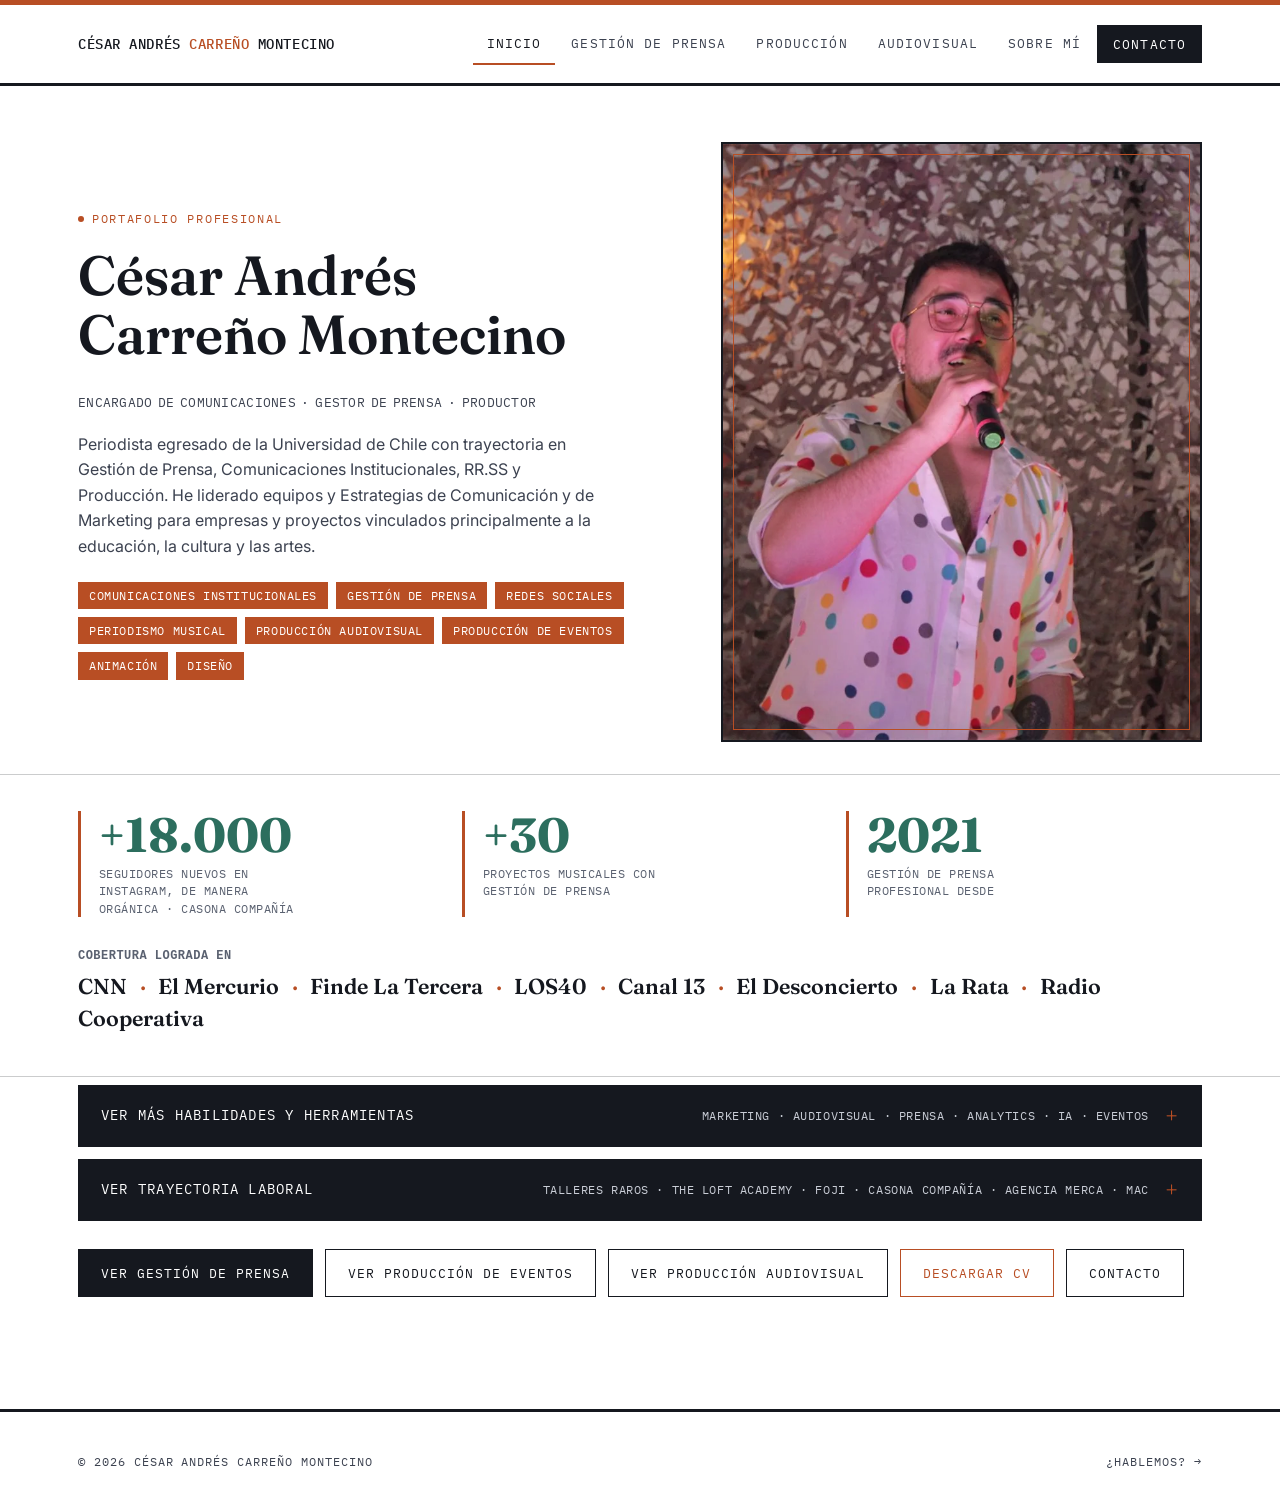
==== commit d614461e: "Mejoras: prueba de resultados, SEO (JSON-LD, sitemap, robots, og por página), WhatsApp, nombre unifi" ====
--- a/index.html
+++ b/index.html
@@ -13,8 +13,31 @@
 <meta property="og:image" content="https://cesar-carreno-portafolio.vercel.app/images/hero-portrait.jpg">
 <meta property="og:url" content="https://cesar-carreno-portafolio.vercel.app/">
 <meta name="twitter:card" content="summary_large_image">
+<meta property="og:locale" content="es_CL">
+<meta property="og:site_name" content="César Andrés Carreño Montecino">
+<meta name="twitter:title" content="César Andrés Carreño Montecino | Periodista, Gestor de Prensa, Productor">
+<meta name="twitter:description" content="César Andrés Carreño Montecino, Periodista. Comunicaciones institucionales, gestión de prensa, marketing y producción de eventos.">
+<meta name="twitter:image" content="https://cesar-carreno-portafolio.vercel.app/images/hero-portrait.jpg">
+<meta name="author" content="César Andrés Carreño Montecino">
 <meta name="theme-color" content="#FFFFFF">
 <link rel="icon" href="/favicon.svg" type="image/svg+xml">
+<script type="application/ld+json">
+{
+  "@context": "https://schema.org",
+  "@type": "Person",
+  "name": "César Andrés Carreño Montecino",
+  "alternateName": "César Carreño Montecino",
+  "jobTitle": "Periodista, Encargado de Comunicaciones y Gestor de Prensa",
+  "description": "Periodista egresado de la Universidad de Chile con trayectoria en Gestión de Prensa, Comunicaciones Institucionales, RR.SS y Producción.",
+  "url": "https://cesar-carreno-portafolio.vercel.app/",
+  "image": "https://cesar-carreno-portafolio.vercel.app/images/hero-portrait.jpg",
+  "alumniOf": {"@type": "CollegeOrUniversity", "name": "Universidad de Chile"},
+  "address": {"@type": "PostalAddress", "addressLocality": "Santiago", "addressCountry": "CL"},
+  "worksFor": {"@type": "Organization", "name": "Escena Chile", "url": "https://www.instagram.com/enescena.cl/"},
+  "knowsAbout": ["Gestión de prensa", "Comunicaciones institucionales", "Redes sociales", "Periodismo musical", "Producción audiovisual", "Producción de eventos"],
+  "sameAs": ["https://www.linkedin.com/in/c%C3%A9sar-carre%C3%B1o-montecino-96909b107/", "https://www.instagram.com/akaprincesar/", "https://www.instagram.com/enescena.cl/"]
+}
+</script>
 <link rel="stylesheet" href="/styles.css">
 </head>
 <body>
@@ -22,7 +45,7 @@
 
 <header class="masthead masthead-top">
   <div class="masthead-inner">
-    <a class="wordmark" href="/">César <span>Carreño</span> Montecino</a>
+    <a class="wordmark" href="/">César Andrés <span>Carreño</span> Montecino</a>
     <button class="nav-toggle" aria-label="Abrir menú" aria-expanded="false">Menú</button>
     <nav class="mainnav">
       <a href="/" class="active">Inicio</a>
@@ -55,15 +78,26 @@
         </ul>
       </div>
       <div class="hero-photo-wrap">
-        <img src="/images/hero-portrait.jpg" alt="Retrato de César Andrés Carreño Montecino, periodista y encargado de comunicaciones" width="900" height="1125">
+        <img src="/images/hero-portrait.webp" alt="Retrato de César Andrés Carreño Montecino, periodista y encargado de comunicaciones" width="900" height="1125">
       </div>
     </div>
   </section>
 
+  <section class="proof" aria-label="Resultados destacados">
+    <div class="wrap">
+      <ul class="proof-stats">
+        <li><span class="stat">+18.000</span><span class="stat-label">Seguidores nuevos en Instagram, de manera orgánica &middot; Casona Compañía</span></li>
+        <li><span class="stat">+30</span><span class="stat-label">Proyectos musicales con gestión de prensa</span></li>
+        <li><span class="stat">2021</span><span class="stat-label">Gestión de prensa profesional desde</span></li>
+      </ul>
+      <p class="proof-media"><span class="stat-label">Cobertura lograda en</span>CNN <i>·</i> El Mercurio <i>·</i> Finde La Tercera <i>·</i> LOS40 <i>·</i> Canal 13 <i>·</i> El Desconcierto <i>·</i> La Rata <i>·</i> Radio Cooperativa</p>
+    </div>
+  </section>
+
   <section class="actions" aria-label="Más información">
     <div class="wrap">
       <details class="disclosure disclosure-solid skills-more">
-          <summary><span>Ver más habilidades y herramientas</span></summary>
+          <summary><span class="sum-label">Ver más habilidades y herramientas</span><span class="sum-peek">Marketing · Audiovisual · Prensa · Analytics · IA · Eventos</span></summary>
           <ul class="skills-list">
             <li>Creación y ejecución de Planes de Marketing y Comunicaciones</li>
             <li>Dirección, Producción y Postproducción Audiovisual</li>
@@ -80,7 +114,7 @@
           </ul>
         </details>
       <details class="disclosure disclosure-solid exp-more">
-        <summary><span id="exp-title">Ver trayectoria laboral</span></summary>
+        <summary><span class="sum-label" id="exp-title">Ver trayectoria laboral</span><span class="sum-peek">Talleres Raros · The Loft Academy · FOJI · Casona Compañía · Agencia Merca · MAC</span></summary>
         <div class="exp-inner">
           <div class="exp-intro">
             <p class="lede">Diseño y lidero estrategias de comunicación para instituciones, empresas y proyectos culturales como <a class="inline-link" href="https://www.instagram.com/casonacompania/" target="_blank" rel="noopener noreferrer">Casona Compañía</a>, <a class="inline-link" href="https://www.instagram.com/djschoolchile/" target="_blank" rel="noopener noreferrer">DjSchool</a>, <a class="inline-link" href="https://www.instagram.com/theloft_academy/" target="_blank" rel="noopener noreferrer">The Loft Academy</a> y <a class="inline-link" href="https://www.instagram.com/talleresraros/" target="_blank" rel="noopener noreferrer">Talleres Raros</a>. Combino planificación estratégica, contenidos, gestión de redes sociales y relación con medios, con medición de resultados a través de KPI's.</p>
@@ -90,7 +124,7 @@
           <ol class="exp-timeline" aria-label="Experiencia laboral, del más reciente al más antiguo">
         <li class="exp-item side-a">
           <div class="exp-period"><time>2026</time><span>– Actualidad</span></div>
-          <figure class="project-media exp-media"><img src="/images/talleres-raros.jpg" alt="Pieza gráfica de comunicación de Talleres Raros, proyecto de formación en producción musical" width="1024" height="446" loading="lazy"></figure>
+          <figure class="project-media exp-media"><img src="/images/talleres-raros.webp" alt="Pieza gráfica de comunicación de Talleres Raros, proyecto de formación en producción musical" width="1024" height="446" loading="lazy"></figure>
           <div class="exp-text">
               <span class="byline">Encargado de Comunicaciones</span>
               <h3>Talleres Raros</h3>
@@ -108,7 +142,7 @@
         </li>
         <li class="exp-item side-b">
           <div class="exp-period"><time>2026</time></div>
-          <figure class="project-media exp-media"><img src="/images/loft-academy.jpg" alt="Comunicación digital para el ecosistema The Loft Academy, DjStore y DjSchool" width="1400" height="786" loading="lazy"></figure>
+          <figure class="project-media exp-media"><img src="/images/loft-academy.webp" alt="Comunicación digital para el ecosistema The Loft Academy, DjStore y DjSchool" width="1400" height="786" loading="lazy"></figure>
           <div class="exp-text">
               <span class="byline">Encargado de Comunicaciones</span>
               <h3>The Loft Academy · DjStore · DjSchool</h3>
@@ -135,10 +169,11 @@
               <li><a href="https://www.instagram.com/foji_chile/" target="_blank" rel="noopener noreferrer">Cuenta de Instagram</a></li>
             </ul>
           </div>
+          <div class="exp-aside" aria-hidden="true"><span>Producción</span><span>Comunicaciones</span><span>Redes sociales</span></div>
         </li>
         <li class="exp-item side-b">
           <div class="exp-period"><time>2023</time><span>– 2024</span></div>
-          <figure class="project-media exp-media"><img src="/images/casona-compania.jpg" alt="Fachada de Casona Compañía, centro para las industrias creativas en Barrio Yungay" width="760" height="188" loading="lazy"></figure>
+          <figure class="project-media exp-media"><img src="/images/casona-compania.webp" alt="Fachada de Casona Compañía, centro para las industrias creativas en Barrio Yungay" width="760" height="188" loading="lazy"></figure>
           <div class="exp-text">
               <span class="byline">Encargado de Comunicaciones y Productor</span>
               <h3>Casona Compañía</h3>
@@ -167,6 +202,7 @@
               <li><a href="https://www.instagram.com/agenciamerca/" target="_blank" rel="noopener noreferrer">Cuenta de Instagram</a></li>
             </ul>
           </div>
+          <div class="exp-aside" aria-hidden="true"><span>Gestión de prensa</span><span>Proyectos culturales</span><span>Festivales y artistas</span></div>
         </li>
         <li class="exp-item side-b">
           <div class="exp-period"><time>2019</time></div>
@@ -179,6 +215,7 @@
               <li><a href="https://www.instagram.com/museo_mac/" target="_blank" rel="noopener noreferrer">Cuenta de Instagram</a></li>
             </ul>
           </div>
+          <div class="exp-aside" aria-hidden="true"><span>Producción</span><span>Actividades culturales</span></div>
         </li>
             <li class="exp-end" aria-hidden="true"></li>
           </ol>
@@ -197,7 +234,7 @@
 
 <footer>
   <div class="wrap footer-inner">
-    <span class="byline">© <span id="year"></span> César Carreño Montecino</span>
+    <span class="byline">© <span id="year"></span> César Andrés Carreño Montecino</span>
     <span class="byline"><a href="/contacto">¿Hablemos? →</a></span>
   </div>
 </footer>
--- a/styles.css
+++ b/styles.css
@@ -5,7 +5,7 @@
   --paper-alt:#F3F2EE;
   --ink:#15181F;
   --ink-soft:#3C4250;
-  --muted:#6B7280;
+  --muted:#5A6170;
   --green:#2C6E5E;
   --red:#B84E24;
   --line:rgba(21,24,31,0.12);
@@ -123,7 +123,7 @@
   padding:8px 12px;cursor:pointer;color:var(--ink);text-transform:uppercase;
 }
 
-@media (max-width:860px){
+@media (max-width:1100px){
   nav.mainnav{
     display:none;
     position:absolute;top:100%;left:0;right:0;
@@ -230,7 +230,7 @@
 .project{padding:56px 0;border-top:1px solid var(--line);}
 .project-grid{display:grid;grid-template-columns:.85fr 1.15fr;gap:48px;align-items:start;}
 .project-media img{width:100%;border:1px solid var(--line-strong);}
-.project-media figcaption{font-family:var(--mono);font-size:11.5px;color:var(--muted);margin-top:8px;letter-spacing:.03em;}
+.project-media figcaption{font-family:var(--mono);font-size:12px;color:var(--muted);margin-top:8px;letter-spacing:.03em;}
 .project-media{margin:0;}
 .project h3{margin-top:8px;}
 .tags{font-family:var(--mono);font-size:12px;letter-spacing:.04em;color:var(--green);text-transform:uppercase;margin:16px 0;}
@@ -267,7 +267,7 @@
 .poster-link{border:1px solid var(--line-strong);display:block;text-decoration:none;margin-top:18px;max-width:280px;}
 .poster-link img{width:100%;}
 .poster-link .cap{
-  font-family:var(--mono);font-size:11.5px;color:var(--ink);
+  font-family:var(--mono);font-size:12px;color:var(--ink);
   padding:8px 10px;border-top:1px solid var(--line);
   display:flex;justify-content:space-between;
 }
@@ -279,7 +279,7 @@
 .card:hover{background:var(--panel-hover);}
 .card h4{font-family:var(--display);font-size:1.1rem;font-weight:600;margin:0 0 6px;}
 .card p{font-size:.92rem;margin:0;}
-.card a.inline-link{font-family:var(--mono);font-size:11.5px;text-decoration:none;text-transform:uppercase;letter-spacing:.05em;}
+.card a.inline-link{font-family:var(--mono);font-size:12px;text-decoration:none;text-transform:uppercase;letter-spacing:.05em;}
 @media (max-width:760px){.card-grid{grid-template-columns:1fr;}}
 @media (min-width:761px) and (max-width:1000px){.card-grid{grid-template-columns:repeat(2,1fr);}}
 
@@ -435,7 +435,7 @@
 }
 
 .contact-grid{display:grid;grid-template-columns:1fr 1fr;gap:56px;}
-.contact-info dt{font-family:var(--mono);font-size:11.5px;letter-spacing:.06em;text-transform:uppercase;color:var(--muted);margin-top:20px;}
+.contact-info dt{font-family:var(--mono);font-size:12px;letter-spacing:.06em;text-transform:uppercase;color:var(--muted);margin-top:20px;}
 .contact-info dd{margin:4px 0 0;font-size:1.05rem;}
 .contact-info dd a{text-decoration:none;color:var(--ink);}
 .contact-info dd a:hover{color:var(--red);}
@@ -471,7 +471,7 @@
 }
 .press-image{border:1px solid var(--line-strong);}
 .press-image img{width:100%;}
-.press-image figcaption{font-family:var(--mono);font-size:11.5px;color:var(--muted);margin-top:8px;}
+.press-image figcaption{font-family:var(--mono);font-size:12px;color:var(--muted);margin-top:8px;}
 ::selection{background:var(--red);color:var(--paper);}
 :focus-visible{outline:2px solid var(--red);outline-offset:2px;}
 @media (prefers-reduced-motion: reduce){
@@ -577,7 +577,7 @@
   background:var(--ink);color:var(--paper);padding:9px 22px 10px;border-bottom:4px solid var(--red);
 }
 .exp-period time{font-family:var(--display);font-weight:700;font-size:1.6rem;line-height:1;}
-.exp-period span{font-family:var(--mono);font-size:11.5px;letter-spacing:.05em;text-transform:uppercase;color:#F0C9B3;}
+.exp-period span{font-family:var(--mono);font-size:12px;letter-spacing:.05em;text-transform:uppercase;color:#F0C9B3;}
 .exp-media{margin:0;}
 .exp-item.side-a .exp-media,.exp-item.side-a .exp-card{grid-column:1;grid-row:2;}
 .exp-item.side-a .exp-text{grid-column:2;grid-row:2;}
@@ -604,7 +604,7 @@
 /* -------- Etiquetas de la portada -------- */
 .hero-tags{list-style:none;margin:22px 0 0;padding:0;display:flex;flex-wrap:wrap;gap:8px;}
 .hero-tags li{
-  font-family:var(--mono);font-size:11.5px;letter-spacing:.05em;text-transform:uppercase;
+  font-family:var(--mono);font-size:12px;letter-spacing:.05em;text-transform:uppercase;
   color:var(--green);border:1px solid var(--green);padding:6px 10px 5px;line-height:1.2;
 }
 
@@ -686,3 +686,55 @@
 .exp-more > .exp-inner{padding:34px 0 24px;}
 section.actions .btn-row{margin-top:28px;}
 section.exp{padding:0;}
+
+/* -------- Prueba de resultados -------- */
+section.proof{padding:36px 0 40px;margin-top:8px;border-top:1px solid var(--line-strong);border-bottom:1px solid var(--line-strong);}
+.proof-stats{list-style:none;margin:0;padding:0;display:grid;grid-template-columns:repeat(3,1fr);gap:28px;}
+.proof-stats li{border-left:3px solid var(--red);padding-left:18px;}
+.proof-stats .stat{font-size:clamp(2.1rem,4vw,3rem);margin:0 0 6px;}
+.proof-stats .stat-label{margin-bottom:0;max-width:30ch;line-height:1.45;}
+.proof-media{margin:30px 0 0;font-family:var(--display);font-weight:600;font-size:clamp(1.05rem,1.8vw,1.35rem);color:var(--ink);line-height:1.5;}
+.proof-media .stat-label{margin:0 0 6px;}
+.proof-media i{font-style:normal;color:var(--red);margin:0 .35em;}
+@media (max-width:760px){
+  .proof-stats{grid-template-columns:1fr;gap:20px;}
+  .proof-stats li{padding-left:14px;}
+}
+
+/* -------- Adelanto dentro de los desplegables -------- */
+.disclosure > summary{flex-wrap:nowrap;}
+.sum-label{flex:0 1 auto;min-width:0;}
+.sum-peek{
+  flex:1 1 auto;min-width:0;text-align:right;white-space:nowrap;overflow:hidden;text-overflow:ellipsis;
+  font-size:11.5px;letter-spacing:.05em;color:#C9CDD6;text-transform:uppercase;
+}
+.disclosure[open] .sum-peek{display:none;}
+@media (max-width:900px){.sum-peek{display:none;}}
+
+/* -------- Línea de tiempo: texto decorativo en el lado vacío -------- */
+.exp-aside{
+  grid-row:2;align-self:center;display:flex;flex-direction:column;gap:4px;
+  font-family:var(--display);font-weight:700;font-size:clamp(1.7rem,3.2vw,2.6rem);line-height:1.05;
+  color:transparent;-webkit-text-stroke:1.2px rgba(21,24,31,.45);text-transform:uppercase;
+}
+.exp-item.side-a .exp-aside{grid-column:2;padding-left:8px;}
+.exp-item.side-b .exp-aside{grid-column:1;text-align:right;padding-right:8px;}
+@media (max-width:760px){.exp-aside{display:none;}}
+
+/* -------- Botón WhatsApp -------- */
+.btn-wa{border-color:var(--green);color:var(--green);}
+.btn-wa:hover{background:var(--green);color:var(--paper);border-color:var(--green);}
+.btn-solid.btn-wa{background:var(--green);color:var(--paper);}
+.btn-solid.btn-wa:hover{background:var(--ink);border-color:var(--ink);}
+
+/* -------- Apertura suave de desplegables (mejora progresiva) -------- */
+:root{interpolate-size:allow-keywords;}
+.disclosure::details-content{
+  block-size:0;overflow:hidden;
+  transition:block-size .28s ease,content-visibility .28s allow-discrete;
+}
+.disclosure[open]::details-content{block-size:auto;}
+.pub-grid{padding:22px 6px 10px;}
+@media (prefers-reduced-motion: reduce){
+  .disclosure::details-content{transition:none;}
+}
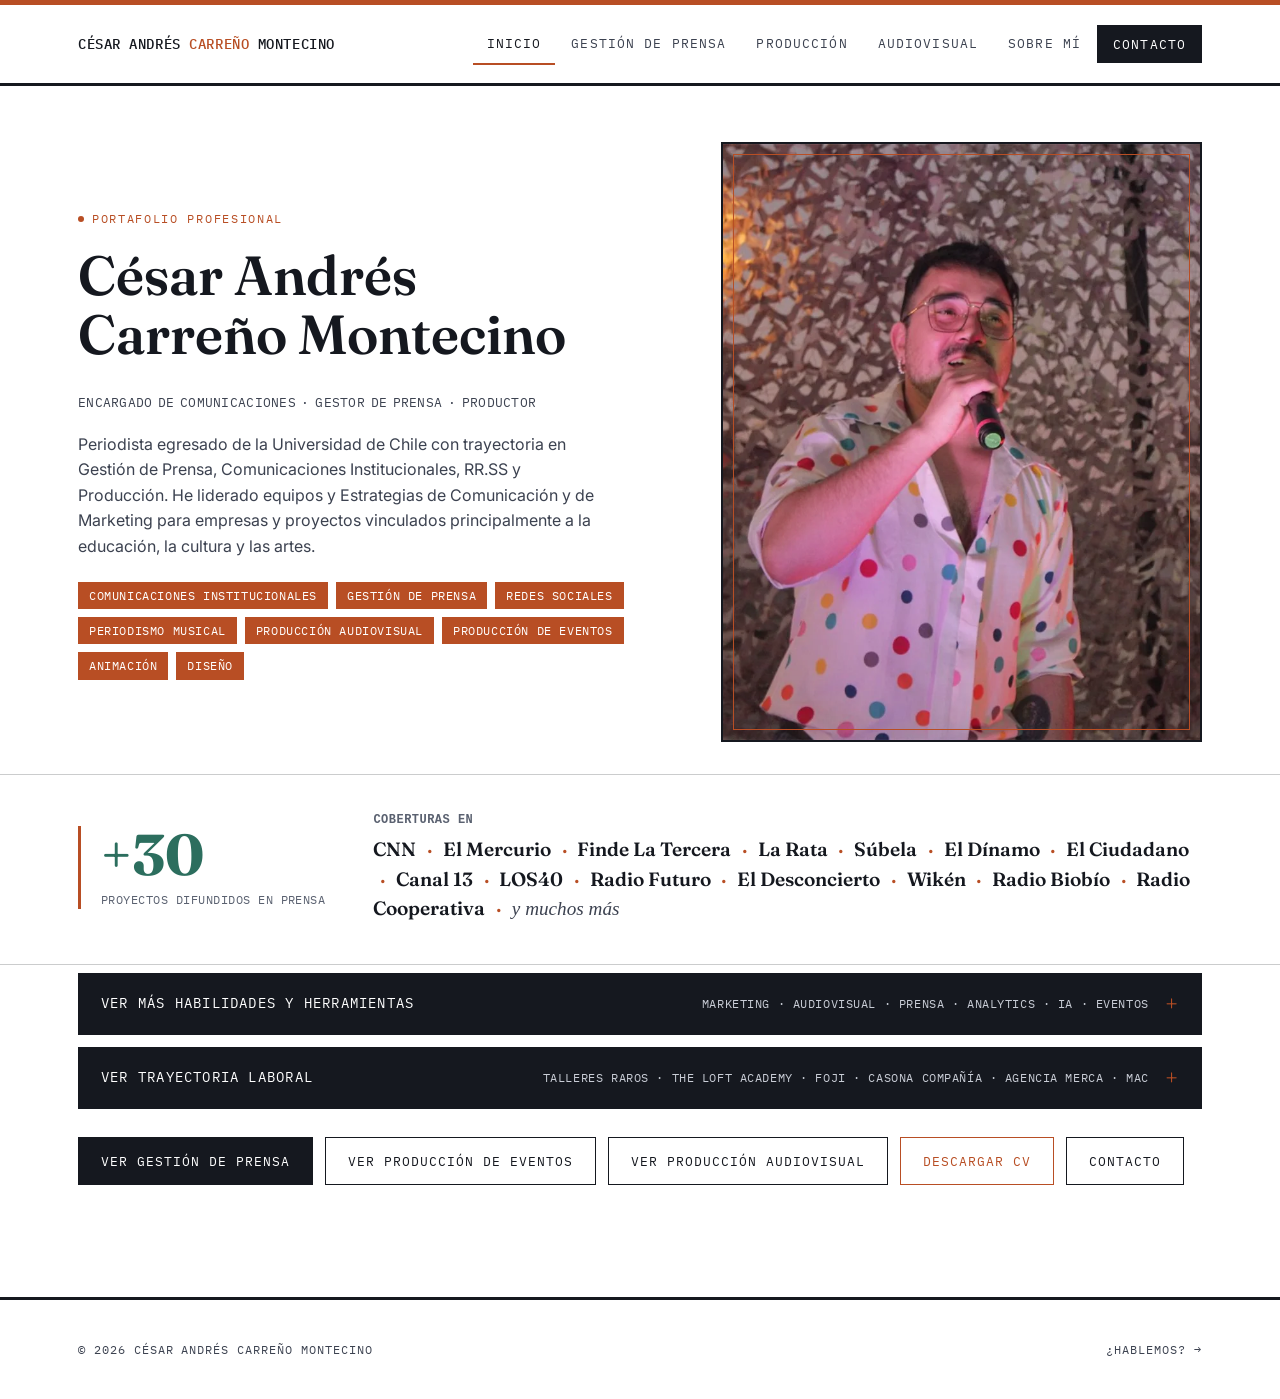
==== commit ffd9e4df: "Portada y Gestión de Prensa: franja de 4 filas, texto nuevo, publicaciones en burbujas Co-Authored-B" ====
--- a/index.html
+++ b/index.html
@@ -84,13 +84,15 @@
   </section>
 
   <section class="proof" aria-label="Resultados destacados">
-    <div class="wrap">
-      <ul class="proof-stats">
-        <li><span class="stat">+18.000</span><span class="stat-label">Seguidores nuevos en Instagram, de manera orgánica &middot; Casona Compañía</span></li>
-        <li><span class="stat">+30</span><span class="stat-label">Proyectos musicales con gestión de prensa</span></li>
-        <li><span class="stat">2021</span><span class="stat-label">Gestión de prensa profesional desde</span></li>
-      </ul>
-      <p class="proof-media"><span class="stat-label">Cobertura lograda en</span>CNN <i>·</i> El Mercurio <i>·</i> Finde La Tercera <i>·</i> LOS40 <i>·</i> Canal 13 <i>·</i> El Desconcierto <i>·</i> La Rata <i>·</i> Radio Cooperativa</p>
+    <div class="wrap proof-grid">
+      <div class="proof-stat">
+        <span class="stat">+30</span>
+        <span class="stat-label">Proyectos difundidos en prensa</span>
+      </div>
+      <div class="proof-media">
+        <span class="stat-label">Coberturas en</span>
+        <p>CNN <i>·</i> El Mercurio <i>·</i> Finde La Tercera <i>·</i> La Rata <i>·</i> Súbela <i>·</i> El Dínamo <i>·</i> El Ciudadano <i>·</i> Canal 13 <i>·</i> LOS40 <i>·</i> Radio Futuro <i>·</i> El Desconcierto <i>·</i> Wikén <i>·</i> Radio Biobío <i>·</i> Radio Cooperativa <i>·</i> <em>y muchos más</em></p>
+      </div>
     </div>
   </section>
 
@@ -117,13 +119,12 @@
         <summary><span class="sum-label" id="exp-title">Ver trayectoria laboral</span><span class="sum-peek">Talleres Raros · The Loft Academy · FOJI · Casona Compañía · Agencia Merca · MAC</span></summary>
         <div class="exp-inner">
           <div class="exp-intro">
-            <p class="lede">Diseño y lidero estrategias de comunicación para instituciones, empresas y proyectos culturales como <a class="inline-link" href="https://www.instagram.com/casonacompania/" target="_blank" rel="noopener noreferrer">Casona Compañía</a>, <a class="inline-link" href="https://www.instagram.com/djschoolchile/" target="_blank" rel="noopener noreferrer">DjSchool</a>, <a class="inline-link" href="https://www.instagram.com/theloft_academy/" target="_blank" rel="noopener noreferrer">The Loft Academy</a> y <a class="inline-link" href="https://www.instagram.com/talleresraros/" target="_blank" rel="noopener noreferrer">Talleres Raros</a>. Combino planificación estratégica, contenidos, gestión de redes sociales y relación con medios, con medición de resultados a través de KPI's.</p>
-            <p>Construyo planes desde cero y coordino equipos &mdash;incluidos practicantes de periodismo&mdash; en contenidos escritos, gráficos y audiovisuales, gestión de sitios web, informes, campañas de prensa y comunicaciones internas.</p>
+            <p class="lede">Diseño y ejecución de estrategias y planes de comunicación y de marketing para instituciones, empresas y proyectos. Trabajo planificación estratégica, creación de contenidos, gestión de redes sociales y relación con medios. Además de realizar medición de resultados a través de KPI's, coordinar equipos &mdash;incluidas prácticas de periodismo&mdash;, edición y gestión de sitios web, campañas de prensa y comunicaciones internas.</p>
           </div>
           <h3 class="exp-subtitle">Línea de tiempo</h3>
           <ol class="exp-timeline" aria-label="Experiencia laboral, del más reciente al más antiguo">
         <li class="exp-item side-a">
-          <div class="exp-period"><time>2026</time><span>– Actualidad</span></div>
+          <div class="exp-period"><time>2026</time></div>
           <figure class="project-media exp-media"><img src="/images/talleres-raros.webp" alt="Pieza gráfica de comunicación de Talleres Raros, proyecto de formación en producción musical" width="1024" height="446" loading="lazy"></figure>
           <div class="exp-text">
               <span class="byline">Encargado de Comunicaciones</span>
--- a/styles.css
+++ b/styles.css
@@ -738,3 +738,75 @@
 @media (prefers-reduced-motion: reduce){
   .disclosure::details-content{transition:none;}
 }
+
+/* -------- Prueba de resultados v2 -------- */
+.proof-grid{display:grid;grid-template-columns:auto 1fr;gap:48px;align-items:center;}
+.proof-stat{border-left:3px solid var(--red);padding-left:20px;}
+.proof-stat .stat{font-size:clamp(2.6rem,5vw,3.6rem);margin:0 0 6px;}
+.proof-stat .stat-label{margin:0;}
+.proof-media{margin:0;}
+.proof-media p{margin:6px 0 0;font-family:var(--display);font-weight:600;font-size:clamp(1rem,1.6vw,1.2rem);line-height:1.55;color:var(--ink);}
+.proof-media em{font-style:italic;font-weight:500;color:var(--ink-soft);}
+@media (max-width:760px){.proof-grid{grid-template-columns:1fr;gap:22px;}}
+
+/* -------- Gestión de prensa v3: franja superior y burbujas -------- */
+section.band.band-top{margin-top:0;border-top:0;border-bottom:5px solid var(--red);padding:56px 0 58px;}
+.band-top .band-head h1{color:var(--paper);margin:10px 0 0;font-size:clamp(2rem,4.6vw,3.4rem);max-width:none;}
+.band-top .marquee{gap:12px;}
+.band-top .marquee-track li{font-size:clamp(.95rem,1.7vw,1.3rem);}
+.marquee-row:nth-child(4) .marquee-track{animation-name:marquee-right;animation-duration:125s;}
+.marquee-row:nth-child(3) .marquee-track{animation-duration:135s;}
+.marquee-row:nth-child(2) .marquee-track{animation-duration:110s;}
+.marquee-row:nth-child(1) .marquee-track{animation-duration:120s;}
+.marquee-row:nth-child(4) .marquee-track li{color:#F6E3D2;font-style:italic;}
+section.press{padding:56px 0 8px;}
+.press-text p{font-size:1.08rem;line-height:1.7;}
+
+section.pubs-stage{
+  padding:72px 0 88px;margin-top:40px;position:relative;overflow:hidden;
+  background:
+    radial-gradient(circle at 12% 18%,rgba(184,78,36,.13) 0,transparent 38%),
+    radial-gradient(circle at 88% 70%,rgba(44,110,94,.14) 0,transparent 40%),
+    linear-gradient(180deg,#fff 0,#FBF1E6 100%);
+  border-top:1px solid var(--line-strong);
+}
+.pubs-head{max-width:640px;margin-bottom:34px;}
+.pubs-head h2{margin:10px 0 10px;}
+.pubs-head p{margin:0;color:var(--ink-soft);}
+.bubbles{list-style:none;margin:0;padding:10px 0;display:flex;flex-wrap:wrap;justify-content:center;gap:22px 18px;}
+.bubbles li{--t:7s;--d:0s;animation:bubble-float var(--t) ease-in-out var(--d) infinite;}
+.bubble{
+  display:flex;align-items:center;justify-content:center;text-align:center;text-decoration:none;
+  font-family:var(--mono);font-weight:500;font-size:12.5px;letter-spacing:.07em;text-transform:uppercase;
+  width:var(--s,158px);height:var(--s,158px);padding:18px;border-radius:50%;line-height:1.35;
+  color:var(--paper);background:var(--ink);border:3px solid var(--ink);
+  box-shadow:0 14px 26px -12px rgba(21,24,31,.45);
+  transition:transform .25s ease,box-shadow .25s ease,background .25s ease,color .25s ease;
+}
+.bubble::after{content:"\2197";margin-left:6px;color:#F0C9B3;}
+.bubble:hover,.bubble:focus-visible{transform:scale(1.12);box-shadow:0 20px 34px -12px rgba(21,24,31,.55);}
+.bubbles li:nth-child(4n+1) .bubble{background:var(--red);border-color:var(--red);}
+.bubbles li:nth-child(4n+2) .bubble{background:var(--ink);}
+.bubbles li:nth-child(4n+3) .bubble{background:var(--green);border-color:var(--green);}
+.bubbles li:nth-child(4n) .bubble{background:var(--panel);border-color:var(--ink);color:var(--ink);}
+.bubbles li:nth-child(4n) .bubble::after{color:var(--red);}
+.bubbles li:nth-child(3n){--s:184px;}
+.bubbles li:nth-child(5n){--s:140px;}
+.bubbles li:nth-child(2n){--t:8.5s;--d:-2s;}
+.bubbles li:nth-child(3n){--t:10s;--d:-4s;}
+.bubbles li:nth-child(5n){--t:6.5s;--d:-1s;}
+.bubbles li:nth-child(7n){--t:9s;--d:-5s;}
+.bubbles li:hover{animation-play-state:paused;}
+@keyframes bubble-float{
+  0%,100%{transform:translate(0,0);}
+  33%{transform:translate(6px,-12px);}
+  66%{transform:translate(-6px,-5px);}
+}
+@media (max-width:640px){
+  .bubbles{gap:14px 10px;}
+  .bubble{padding:12px;font-size:10.5px;--s:112px;width:var(--sm,112px);height:var(--sm,112px);}
+  .bubbles li:nth-child(3n){--sm:132px;}
+  .bubbles li:nth-child(5n){--sm:100px;}
+  .bubbles li:nth-child(3n) .bubble,.bubbles li:nth-child(5n) .bubble{width:var(--sm);height:var(--sm);}
+}
+@media (prefers-reduced-motion: reduce){.bubbles li{animation:none;}}
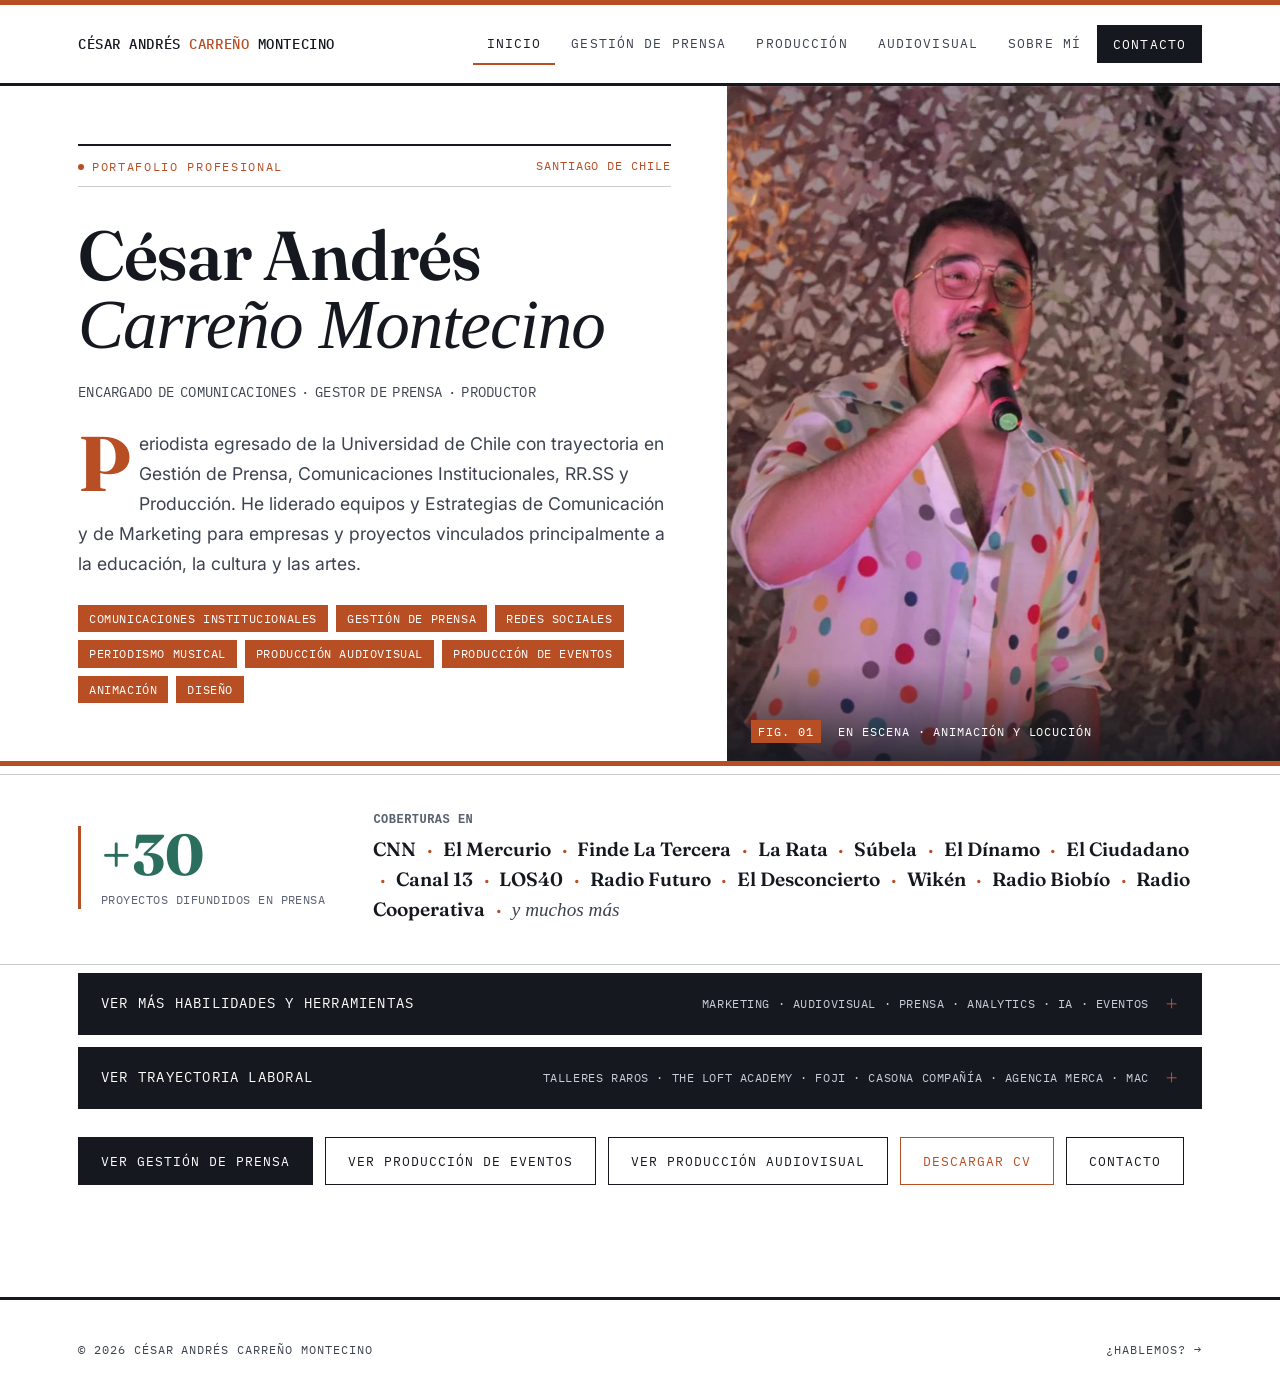
==== commit 0c537981: "Portada editorial: foto a sangrado, folio, nombre con contraste tipográfico y capitular" ====
--- a/index.html
+++ b/index.html
@@ -60,9 +60,12 @@
 
 <main id="main">
   <section class="hero">
-    <div class="wrap hero-grid">
-      <div>
-        <span class="eyebrow">Portafolio profesional</span>
+    <div class="hero-ed">
+      <div class="hero-ed-text">
+        <div class="hero-folio">
+          <span class="eyebrow">Portafolio profesional</span>
+          <span class="hero-folio-place">Santiago de Chile</span>
+        </div>
         <h1 class="hero-name"><span>César Andrés</span> <span>Carreño Montecino</span></h1>
         <p class="hero-role"><span>Encargado de Comunicaciones ·</span> <span>Gestor de Prensa ·</span> <span>Productor</span></p>
         <p class="hero-bio">Periodista egresado de la Universidad de Chile con trayectoria en Gestión de Prensa, Comunicaciones Institucionales, RR.SS y Producción. He liderado equipos y Estrategias de Comunicación y de Marketing para empresas y proyectos vinculados principalmente a la educación, la cultura y las artes.</p>
@@ -77,9 +80,10 @@
           <li>Diseño</li>
         </ul>
       </div>
-      <div class="hero-photo-wrap">
-        <img src="/images/hero-portrait.webp" alt="Retrato de César Andrés Carreño Montecino, periodista y encargado de comunicaciones" width="900" height="1125">
-      </div>
+      <figure class="hero-ed-photo">
+        <img src="/images/hero-portrait.webp" alt="Retrato de César Andrés Carreño Montecino, periodista y encargado de comunicaciones" width="1400" height="933" fetchpriority="high">
+        <figcaption><span>Fig. 01</span> En escena · animación y locución</figcaption>
+      </figure>
     </div>
   </section>
 
--- a/styles.css
+++ b/styles.css
@@ -188,18 +188,6 @@
 a.inline-link:hover{color:var(--ink);}
 
 .hero{padding:56px 0 72px;}
-.hero-grid{display:grid;grid-template-columns:1.1fr .9fr;gap:56px;align-items:center;}
-.hero-photo-wrap{
-  border:2px solid var(--ink);
-  position:relative;
-}
-.hero-photo-wrap::before{
-  content:"";
-  position:absolute;inset:10px;
-  border:1px solid var(--red);
-  pointer-events:none;
-}
-.hero-photo-wrap img{width:100%;height:100%;object-fit:cover;object-position:30% 25%;aspect-ratio:4/5;}
 .hero-name{margin-top:16px;}
 .hero-role{
   font-family:var(--mono);
@@ -213,11 +201,6 @@
 .hero-value{font-family:var(--body);font-weight:500;font-size:1.05rem;color:var(--green);margin:20px 0;letter-spacing:.01em;}
 .hero-bio{max-width:52ch;}
 .hero .btn-row{margin-top:28px;}
-
-@media (max-width:900px){
-  .hero-grid{grid-template-columns:1fr;gap:36px;}
-  .hero-photo-wrap{max-width:340px;}
-}
 
 .teasers{display:grid;grid-template-columns:repeat(3,1fr);gap:1px;background:var(--ink);border-top:1px solid var(--ink);border-bottom:1px solid var(--ink);}
 .teaser{background:var(--panel);padding:32px 28px;text-decoration:none;color:var(--ink);transition:background .15s ease;}
@@ -662,8 +645,6 @@
 /* -------- Ajustes de portada -------- */
 .hero-name{font-size:clamp(2.1rem,4.3vw,3.5rem);white-space:normal;}
 .hero-name span{white-space:nowrap;}
-.hero-photo-wrap{align-self:start;position:sticky;top:110px;}
-@media (max-width:900px){.hero-photo-wrap{position:relative;top:auto;}}
 section.exp{padding:8px 0 64px;}
 
 /* -------- Portada v3: etiquetas naranjo, desplegables negros, botones al final -------- */
@@ -810,3 +791,301 @@
   .bubbles li:nth-child(3n) .bubble,.bubbles li:nth-child(5n) .bubble{width:var(--sm);height:var(--sm);}
 }
 @media (prefers-reduced-motion: reduce){.bubbles li{animation:none;}}
+
+/* ===================== PRODUCCIÓN (rediseño) ===================== */
+.pr-hero{
+  position:relative;color:var(--paper);padding:92px 0 80px;min-height:480px;display:flex;align-items:flex-end;
+  background:
+    linear-gradient(90deg,rgba(21,24,31,.93) 0%,rgba(21,24,31,.78) 45%,rgba(21,24,31,.28) 100%),
+    url('/images/produccion-header.webp') center 35%/cover no-repeat;
+  border-bottom:5px solid var(--red);
+}
+section.pr-hero{padding:92px 0 80px;}
+.pr-hero-inner{width:100%;}
+.pr-hero h1{color:var(--paper);margin:0;font-size:clamp(3rem,8vw,6rem);line-height:.95;}
+.pr-sub{font-family:var(--mono);font-size:13.5px;letter-spacing:.07em;text-transform:uppercase;color:#F0C9B3;margin:18px 0 0;}
+.pr-lede{max-width:62ch;font-size:1.12rem;color:#E9ECF1;margin:22px 0 24px;}
+.pr-chips,.pr-tags{list-style:none;margin:0;padding:0;display:flex;flex-wrap:wrap;gap:8px;}
+.pr-chips li{font-family:var(--mono);font-size:12px;letter-spacing:.06em;text-transform:uppercase;padding:7px 12px 6px;border:1px solid rgba(255,255,255,.55);color:var(--paper);background:rgba(21,24,31,.35);}
+.pr-tags li{font-family:var(--mono);font-size:12px;letter-spacing:.06em;text-transform:uppercase;padding:6px 11px 5px;background:var(--red);color:var(--paper);}
+
+section.pr-block{padding:88px 0;position:relative;overflow:hidden;}
+.pr-grid{display:grid;grid-template-columns:1.05fr 1fr;gap:64px;align-items:center;}
+.pr-text h2{font-size:clamp(2rem,4.2vw,3.2rem);margin:6px 0 14px;}
+.pr-text p{font-size:1.08rem;}
+.pr-tags{margin:6px 0 24px;}
+.pr-num{
+  display:block;font-family:var(--display);font-weight:700;font-size:clamp(3.4rem,7vw,5.4rem);line-height:.9;
+  color:transparent;-webkit-text-stroke:1.5px var(--red);
+}
+.pr-actions{display:flex;flex-wrap:wrap;gap:14px;}
+.pr-btn{
+  display:inline-flex;align-items:center;gap:10px;text-decoration:none;
+  font-family:var(--mono);font-size:12.5px;font-weight:500;letter-spacing:.07em;text-transform:uppercase;
+  background:var(--red);color:var(--paper);border:2px solid var(--ink);padding:14px 18px;
+  box-shadow:5px 5px 0 var(--ink);
+  transition:transform .15s ease,box-shadow .15s ease,background .15s ease;
+}
+.pr-btn::after{content:"\2197";font-size:1.05em;}
+.pr-btn:hover,.pr-btn:focus-visible{transform:translate(-2px,-2px);box-shadow:7px 7px 0 var(--ink);background:var(--green);}
+.pr-btn-alt{background:var(--paper);color:var(--ink);}
+.pr-btn-alt:hover,.pr-btn-alt:focus-visible{background:var(--ink);color:var(--paper);}
+
+/* 01 Feria Pop */
+.pr-feria{
+  color:var(--paper);
+  background:linear-gradient(90deg,rgba(21,24,31,.92) 0%,rgba(21,24,31,.7) 100%),url('/images/feria-pop-main.webp') center/cover no-repeat;
+}
+.pr-feria .pr-text h2{color:var(--paper);}
+.pr-feria .pr-text p{color:#E9ECF1;}
+.pr-feria .pr-btn{border-color:var(--paper);box-shadow:5px 5px 0 var(--paper);}
+.pr-feria .pr-btn:hover{box-shadow:7px 7px 0 var(--paper);}
+.pr-feria .pr-btn-alt{background:var(--paper);color:var(--ink);}
+.pr-feria .pr-btn-alt:hover{background:var(--green);color:var(--paper);}
+.pr-posters{position:relative;min-height:470px;}
+.pr-poster{position:absolute;width:min(300px,56%);border:6px solid var(--paper);box-shadow:0 22px 40px -14px rgba(0,0,0,.7);transition:transform .25s ease;}
+.pr-poster.p1{left:2%;top:0;transform:rotate(-5deg);}
+.pr-poster.p2{right:2%;top:60px;transform:rotate(4deg);z-index:2;}
+.pr-poster:hover{transform:rotate(0) scale(1.05);z-index:3;}
+
+/* 02 El Otro Moreno */
+.pr-moreno{background:var(--panel);}
+.pr-grid-video{grid-template-columns:1.25fr 1fr;}
+.pr-media{position:relative;padding-bottom:70px;}
+.yt-lite{position:relative;aspect-ratio:16/9;background:var(--ink);border:2px solid var(--ink);box-shadow:10px 10px 0 var(--ink);}
+.yt-play{all:unset;cursor:pointer;display:block;position:absolute;inset:0;}
+.yt-play img{width:100%;height:100%;object-fit:cover;border:0;transition:transform .35s ease,filter .35s ease;}
+.yt-play:hover img{transform:scale(1.04);filter:brightness(.85);}
+.yt-btn{position:absolute;left:50%;top:50%;width:84px;height:84px;margin:-42px 0 0 -42px;border-radius:50%;background:var(--red);border:3px solid var(--paper);box-shadow:0 8px 24px rgba(0,0,0,.4);transition:transform .2s ease;}
+.yt-btn::before{content:"";position:absolute;left:50%;top:50%;margin:-14px 0 0 -9px;border-style:solid;border-width:14px 0 14px 24px;border-color:transparent transparent transparent var(--paper);}
+.yt-play:hover .yt-btn,.yt-play:focus-visible .yt-btn{transform:scale(1.12);}
+.yt-lite iframe{position:absolute;inset:0;width:100%;height:100%;border:0;}
+.pr-snap{position:absolute;right:-18px;bottom:0;width:46%;border:6px solid var(--paper);box-shadow:0 18px 34px -12px rgba(21,24,31,.6);transform:rotate(3deg);}
+.pr-mini{display:flex;gap:20px;align-items:flex-end;}
+.pr-mini img{width:128px;border:4px solid var(--paper);box-shadow:5px 5px 0 var(--ink);}
+
+/* 03 Dani Seguel */
+.pr-dani{background:linear-gradient(180deg,#fff 0,#FBF1E6 100%);}
+.pr-grid-ig{grid-template-columns:1.1fr 1fr;align-items:start;}
+.pr-duo{display:flex;gap:18px;align-items:flex-start;margin-top:6px;}
+.pr-photo{width:42%;border:5px solid var(--paper);box-shadow:8px 8px 0 var(--green);transform:rotate(-2deg);}
+.pr-afiche{width:42%;border:5px solid var(--paper);box-shadow:8px 8px 0 var(--red);transform:rotate(2.5deg);margin-top:26px;}
+.pr-ig{display:flex;flex-direction:column;align-items:center;gap:18px;}
+.ig-embed{width:100%;max-width:420px;height:640px;border:2px solid var(--ink);background:#fff;box-shadow:10px 10px 0 var(--ink);}
+
+/* 04 Lollapalooza */
+.pr-lolla{color:var(--paper);background:var(--ink);padding:0 !important;display:grid;grid-template-columns:1fr 1fr;min-height:520px;}
+.pr-lolla-inner{padding:88px 28px 88px 0;max-width:calc(var(--max)/2 + 28px);margin-left:auto;width:100%;}
+.pr-lolla .pr-text h2{color:var(--paper);}
+.pr-lolla .pr-text p{color:#E9ECF1;}
+.pr-lolla-img{width:100%;height:100%;object-fit:cover;border:0 !important;min-height:360px;}
+
+@media (max-width:900px){
+  .pr-hero{padding:72px 0 56px;min-height:420px;background:linear-gradient(0deg,rgba(21,24,31,.94) 0%,rgba(21,24,31,.7) 60%,rgba(21,24,31,.4) 100%),url('/images/produccion-header.webp') 70% 35%/cover no-repeat;}
+  section.pr-block{padding:64px 0;}
+  .pr-grid,.pr-grid-video,.pr-grid-ig{grid-template-columns:1fr;gap:44px;}
+  .pr-posters{min-height:430px;max-width:520px;margin:0 auto;width:100%;}
+  .pr-media{padding-bottom:54px;}
+  .pr-snap{right:-6px;}
+  .pr-lolla{grid-template-columns:1fr;}
+  .pr-lolla-inner{padding:64px 28px 40px;max-width:none;}
+  .pr-lolla-img{height:320px;}
+}
+@media (max-width:480px){
+  .pr-poster{width:58%;}
+  .pr-posters{min-height:390px;}
+  .pr-btn{padding:12px 14px;font-size:12px;}
+  .ig-embed{height:700px;box-shadow:6px 6px 0 var(--ink);}
+  .yt-lite{box-shadow:6px 6px 0 var(--ink);}
+  .pr-mini img{width:104px;}
+}
+
+/* ===================== AUDIOVISUAL: línea de tiempo horizontal ===================== */
+.avh{padding:8px 0 72px;background:linear-gradient(180deg,#fff 0,#FBF1E6 100%);border-top:1px solid var(--line-strong);padding-top:36px;}
+.avh-bar{display:flex;align-items:center;justify-content:space-between;gap:16px;margin-bottom:22px;}
+.avh-bar .eyebrow{margin:0;}
+.avh-nav{display:flex;gap:10px;}
+.avh-btn{
+  width:46px;height:46px;border:2px solid var(--ink);background:var(--paper);color:var(--ink);cursor:pointer;
+  font-family:var(--mono);font-size:18px;box-shadow:4px 4px 0 var(--ink);
+  transition:transform .15s ease,box-shadow .15s ease,background .15s ease,color .15s ease;
+}
+.avh-btn:hover,.avh-btn:focus-visible{background:var(--red);color:var(--paper);transform:translate(-2px,-2px);box-shadow:6px 6px 0 var(--ink);}
+.avh-scroller{
+  overflow-x:auto;overscroll-behavior-x:contain;scroll-snap-type:x proximity;
+  padding:6px max(28px,calc((100vw - var(--max))/2 + 28px)) 34px;
+  scrollbar-color:var(--ink) transparent;scrollbar-width:thin;cursor:grab;
+}
+.avh-scroller.dragging{cursor:grabbing;scroll-snap-type:none;user-select:none;}
+.avh-track{list-style:none;margin:0;padding:0;display:flex;gap:24px;width:max-content;position:relative;}
+.avh-track::before{content:"";position:absolute;left:0;right:0;top:64px;height:3px;background:var(--ink);}
+.avh-item{position:relative;width:340px;flex:none;scroll-snap-align:start;padding-top:0;}
+.avh-year{
+  display:inline-block;height:40px;margin-bottom:14px;
+  font-family:var(--display);font-weight:700;font-size:1.5rem;line-height:1;
+  background:var(--ink);color:var(--paper);padding:9px 18px 0;border-bottom:4px solid var(--red);position:relative;z-index:2;
+}
+.avh-year-empty{background:none;border:0;padding:0;}
+.avh-dot{display:block;position:absolute;left:0;top:57px;width:16px;height:16px;background:var(--red);border:3px solid var(--paper);box-shadow:0 0 0 2px var(--ink);z-index:2;}
+.avh-card{margin-top:26px;}
+.avh-item .video-card{height:100%;}
+.avh-badge{position:absolute;left:10px;top:10px;background:var(--red);color:var(--paper);font-family:var(--mono);font-size:11.5px;letter-spacing:.07em;text-transform:uppercase;padding:5px 9px 4px;z-index:2;}
+@media (max-width:640px){
+  .avh-item{width:82vw;max-width:340px;}
+  .avh-scroller{padding-left:20px;padding-right:20px;}
+  .avh-btn{width:42px;height:42px;}
+  .avh-bar .eyebrow{font-size:11px;}
+}
+.avh-scroller{scroll-padding-left:max(28px,calc((100vw - var(--max))/2 + 28px));}
+@media (max-width:640px){.avh-scroller{scroll-padding-left:20px;}}
+.avh-item{display:flex;flex-direction:column;}
+.avh-year{align-self:flex-start;}
+.avh-card{flex:1;display:flex;flex-direction:column;}
+.avh-card .video-card{flex:1;}
+.av-stats{grid-template-columns:repeat(4,auto);justify-content:start;gap:36px;}
+@media (max-width:520px){.av-stats{grid-template-columns:repeat(2,1fr);gap:18px 12px;}}
+
+/* ===================== SOBRE MÍ (rediseño) ===================== */
+.sm-hero{padding:72px 0 80px;background:linear-gradient(180deg,#fff 0,#FBF1E6 100%);border-bottom:1px solid var(--line-strong);}
+.sm-hero-grid{display:grid;grid-template-columns:1.15fr .85fr;gap:64px;align-items:center;}
+.sm-intro h1{margin:10px 0 22px;font-size:clamp(3rem,7vw,5rem);line-height:.95;}
+.sm-intro .lede{max-width:60ch;}
+.sm-intro p{max-width:60ch;}
+.sm-quote{font-family:var(--display);font-style:italic;font-weight:500;font-size:1.3rem;line-height:1.35;color:var(--ink) !important;border-left:4px solid var(--red);padding-left:18px;margin:26px 0 28px !important;}
+.sm-photo{margin:0;position:relative;}
+.sm-photo img{width:100%;aspect-ratio:4/5;object-fit:cover;object-position:30% 25%;border:2px solid var(--ink);box-shadow:12px 12px 0 var(--red);}
+.sm-photo figcaption{
+  position:absolute;left:-18px;bottom:26px;background:var(--ink);color:var(--paper);padding:14px 18px;max-width:78%;
+  display:flex;flex-direction:column;gap:4px;border-left:5px solid var(--red);
+}
+.sm-photo figcaption strong{font-family:var(--display);font-size:1.05rem;font-weight:600;}
+.sm-photo figcaption span{font-family:var(--mono);font-size:12px;letter-spacing:.05em;text-transform:uppercase;color:#C9CDD6;}
+
+section.sm-sec{padding:84px 0;}
+.sm-sec h2{margin:10px 0 36px;font-size:clamp(2rem,4.4vw,3.2rem);}
+
+/* Competencias */
+.sm-comp-grid{list-style:none;margin:0;padding:0;display:grid;grid-template-columns:repeat(5,1fr);gap:14px;}
+.sm-comp{background:var(--panel);border:1px solid var(--ink);padding:22px 18px 22px;position:relative;transition:transform .18s ease,box-shadow .18s ease,background .18s ease;}
+.sm-comp:hover{transform:translate(-3px,-3px);box-shadow:6px 6px 0 var(--ink);background:var(--panel-hover);}
+.sm-comp-n{display:block;font-family:var(--display);font-weight:700;font-size:2.4rem;line-height:1;color:transparent;-webkit-text-stroke:1.3px var(--red);margin-bottom:14px;}
+.sm-comp h3{font-size:1.05rem;margin:0 0 8px;line-height:1.2;}
+.sm-comp p{font-size:.9rem;margin:0;color:var(--ink-soft);}
+
+/* Trayectoria: línea central compacta */
+.sm-trayectoria{background:var(--ink);color:var(--paper);}
+.sm-trayectoria h2{color:var(--paper);}
+.sm-trayectoria .eyebrow{color:#F0C9B3;}
+.sm-timeline{list-style:none;margin:0;padding:0;position:relative;display:grid;grid-template-columns:1fr 56px 1fr;}
+.sm-timeline::before{content:"";position:absolute;top:0;bottom:0;left:50%;width:2px;background:rgba(255,255,255,.5);transform:translateX(-1px);}
+.sm-item{grid-column:1 / -1;display:grid;grid-template-columns:1fr 56px 1fr;position:relative;}
+.sm-item + .sm-item{margin-top:-34px;}
+.sm-dot{grid-column:2;grid-row:1;justify-self:center;margin-top:28px;width:16px;height:16px;background:var(--red);border:3px solid var(--ink);box-shadow:0 0 0 2px var(--paper);position:relative;z-index:2;}
+.sm-card{grid-row:1;background:var(--paper);color:var(--ink);padding:18px 22px 20px;border-bottom:4px solid var(--red);max-width:480px;width:100%;}
+.sm-l .sm-card{grid-column:1;justify-self:end;}
+.sm-r .sm-card{grid-column:3;justify-self:start;}
+.sm-card time{font-family:var(--mono);font-size:12.5px;letter-spacing:.08em;color:var(--red);display:block;margin-bottom:6px;}
+.sm-card h3{font-size:1.15rem;margin:0 0 4px;line-height:1.2;}
+.sm-card p{margin:0;font-size:.92rem;color:var(--ink-soft);}
+.sm-item{margin-bottom:34px;}
+
+/* Herramientas */
+.sm-tool-grid{display:grid;grid-template-columns:repeat(3,1fr);gap:18px;}
+.sm-tool{border:1px solid var(--ink);padding:22px;background:var(--paper);}
+.sm-tool h3{font-family:var(--mono);font-size:12.5px;letter-spacing:.08em;text-transform:uppercase;color:var(--green);margin:0 0 14px;font-weight:500;}
+.sm-tool ul{list-style:none;margin:0;padding:0;display:flex;flex-wrap:wrap;gap:8px;}
+.sm-tool li{font-size:.95rem;border:1.5px solid var(--ink);padding:6px 12px;background:var(--panel);transition:background .15s ease,color .15s ease;}
+.sm-tool li:hover{background:var(--red);color:var(--paper);border-color:var(--red);}
+
+@media (max-width:1000px){.sm-comp-grid{grid-template-columns:repeat(2,1fr);}.sm-tool-grid{grid-template-columns:repeat(2,1fr);}}
+@media (max-width:860px){
+  .sm-hero-grid{grid-template-columns:1fr;gap:48px;}
+  .sm-photo{max-width:440px;margin-left:12px;}
+}
+@media (max-width:700px){
+  section.sm-sec{padding:60px 0;}
+  .sm-comp-grid,.sm-tool-grid{grid-template-columns:1fr;}
+  .sm-timeline{grid-template-columns:30px 1fr;}
+  .sm-timeline::before{left:7px;transform:none;}
+  .sm-item{grid-template-columns:30px 1fr;margin-top:0 !important;margin-bottom:18px;}
+  .sm-dot{grid-column:1;justify-self:start;margin-top:22px;}
+  .sm-l .sm-card,.sm-r .sm-card{grid-column:2;justify-self:stretch;max-width:none;}
+}
+
+/* -------- Portada editorial -------- */
+.hero{padding:0;}
+.hero-ed{
+  --gutter:max(28px,calc((100vw - var(--max)) / 2 + 28px));
+  display:grid;
+  grid-template-columns:var(--gutter) minmax(0,1.08fr) minmax(0,.92fr);
+  min-height:min(680px,calc(100vh - 92px));
+  border-bottom:5px solid var(--red);
+}
+.hero-ed-text{
+  grid-column:2;
+  display:flex;flex-direction:column;justify-content:center;
+  padding:56px 56px 56px 0;
+}
+.hero-folio{
+  display:flex;justify-content:space-between;align-items:baseline;gap:16px;
+  padding:10px 0 9px;
+  border-top:2px solid var(--ink);
+  border-bottom:1px solid var(--line-strong);
+}
+.hero-folio .eyebrow{margin:0;}
+.hero-folio-place{
+  font-family:var(--mono);font-size:12px;letter-spacing:.08em;text-transform:uppercase;color:var(--red);
+}
+.hero-name{
+  font-size:clamp(2.3rem,5.4vw,4.6rem);line-height:1;letter-spacing:-.015em;
+  margin:34px 0 0;white-space:normal;
+}
+.hero-name span{display:block;white-space:nowrap;}
+.hero-name span + span{font-style:italic;font-weight:500;}
+.hero-role{
+  font-size:clamp(12px,1.15vw,14px);
+  margin:22px 0 26px;padding:0;border:0;max-width:none;
+}
+.hero-bio{max-width:54ch;font-size:1.1rem;line-height:1.7;margin:0;color:var(--ink-soft);}
+.hero-bio::first-letter{
+  font-family:var(--display);font-weight:700;
+  float:left;font-size:4.4em;line-height:.74;
+  padding:.07em .1em 0 0;color:var(--red);
+}
+.hero-tags{margin-top:26px;}
+
+.hero-ed-photo{
+  grid-column:3;position:relative;margin:0;overflow:hidden;min-height:480px;background:var(--ink);
+}
+.hero-ed-photo img{
+  position:absolute;inset:0;width:100%;height:100%;
+  object-fit:cover;object-position:36% 22%;
+}
+.hero-ed-photo figcaption{
+  position:absolute;left:0;right:0;bottom:0;
+  padding:56px 24px 18px;
+  background:linear-gradient(0deg,rgba(21,24,31,.82) 0%,rgba(21,24,31,0) 100%);
+  font-family:var(--mono);font-size:11.5px;letter-spacing:.08em;text-transform:uppercase;color:var(--paper);
+}
+.hero-ed-photo figcaption span{
+  display:inline-block;background:var(--red);padding:3px 7px 2px;margin-right:10px;
+}
+
+@media (prefers-reduced-motion:no-preference){
+  .hero-ed-photo{animation:hero-reveal .9s cubic-bezier(.2,.7,.2,1) both;}
+  .hero-ed-photo img{animation:hero-settle 1.4s cubic-bezier(.2,.7,.2,1) both;}
+  @keyframes hero-reveal{from{clip-path:inset(0 0 0 100%);}to{clip-path:inset(0 0 0 0);}}
+  @keyframes hero-settle{from{transform:scale(1.07);}to{transform:scale(1);}}
+}
+
+@media (max-width:900px){
+  .hero-ed{grid-template-columns:1fr;min-height:0;}
+  .hero-ed-photo{grid-column:1;grid-row:1;min-height:0;aspect-ratio:4/3;}
+  .hero-ed-photo img{object-position:34% 20%;}
+  .hero-ed-text{grid-column:1;grid-row:2;padding:28px 28px 36px;}
+  .hero-name{margin-top:26px;}
+}
+@media (max-width:520px){
+  .hero-folio{gap:10px;}
+  .hero-folio .eyebrow,.hero-folio-place{font-size:10.5px;letter-spacing:.05em;white-space:nowrap;}
+}
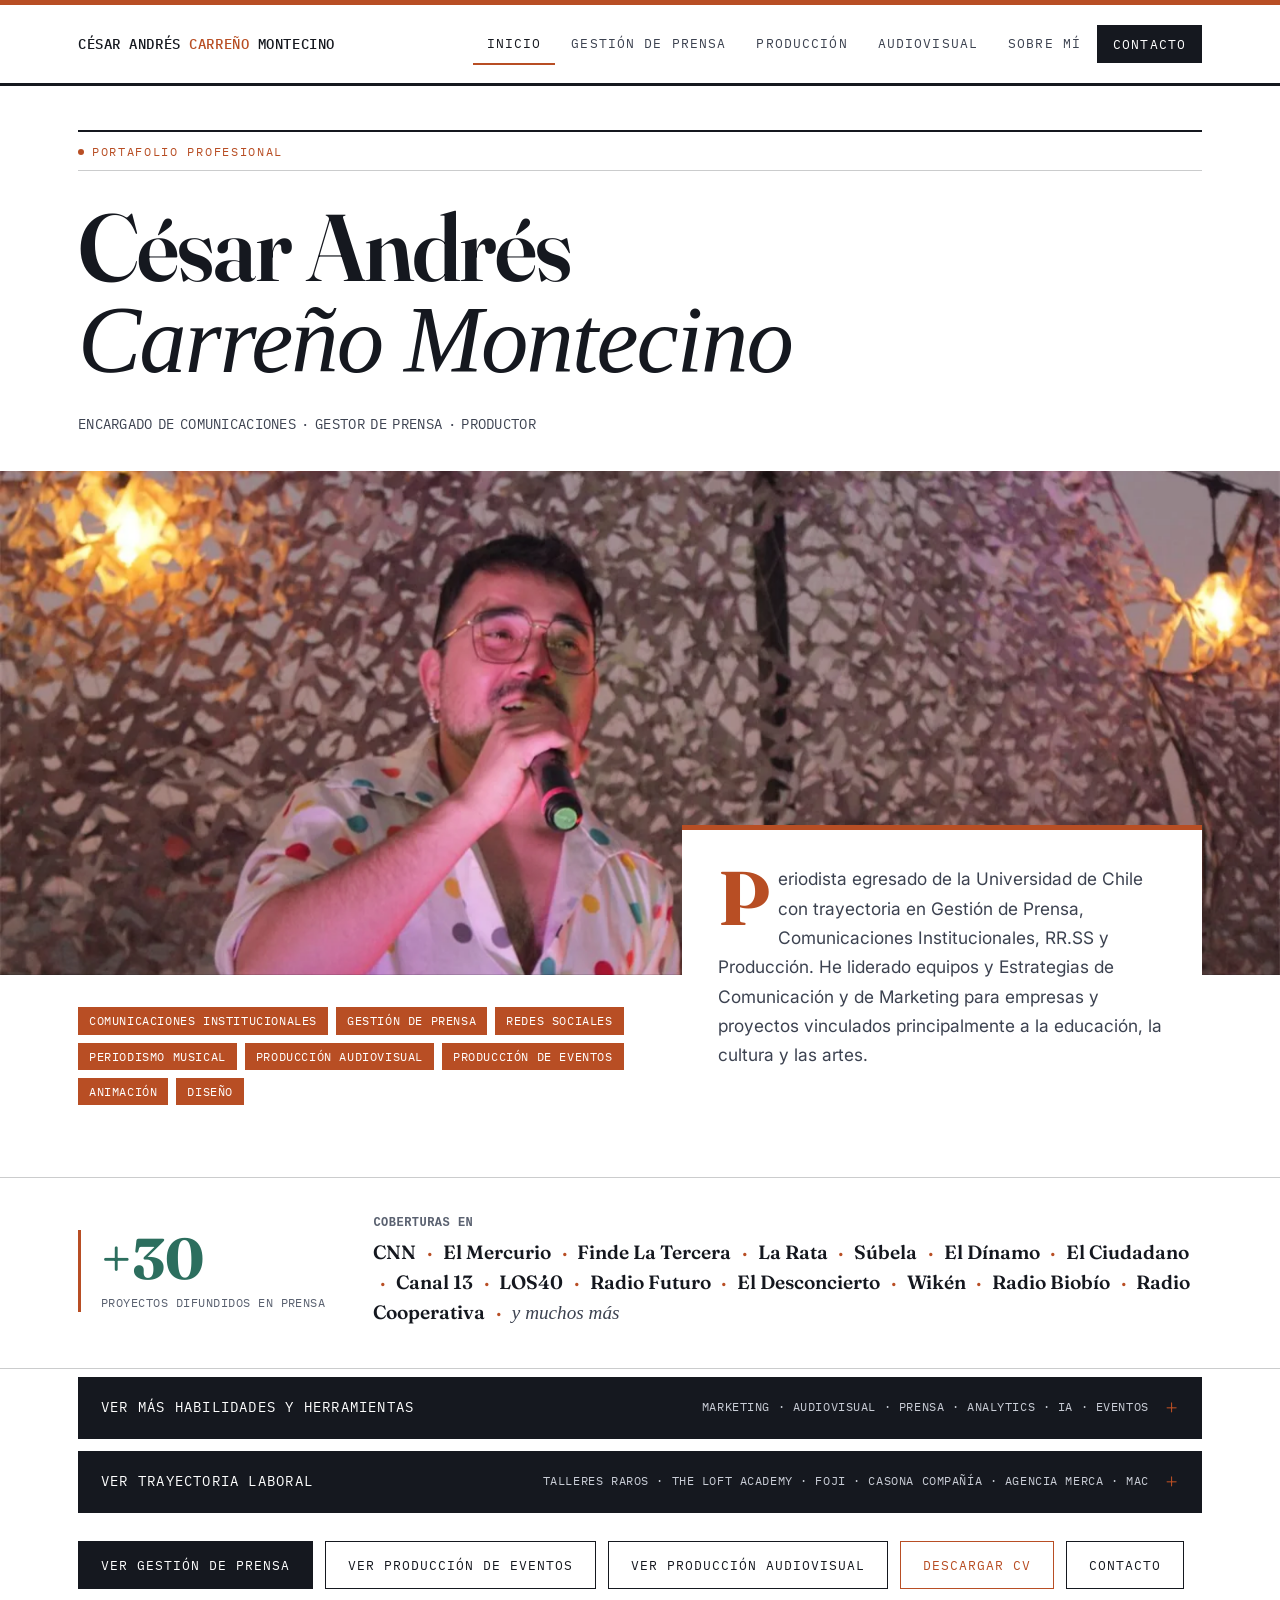
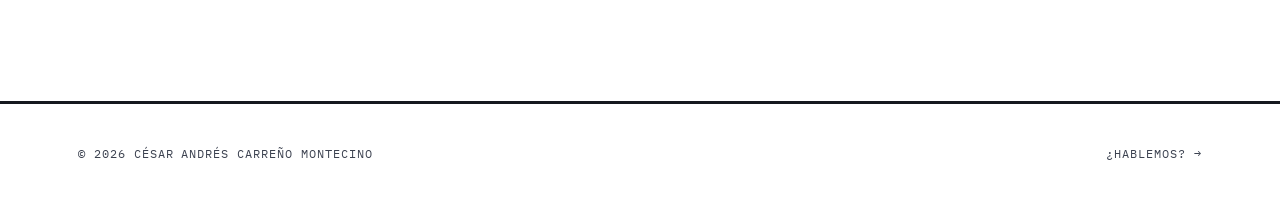
==== commit 8584673f: "Portada editorial v2: nombre a gran escala, foto a todo el ancho y bio montada sobre la foto Se elim" ====
--- a/index.html
+++ b/index.html
@@ -60,30 +60,28 @@
 
 <main id="main">
   <section class="hero">
-    <div class="hero-ed">
-      <div class="hero-ed-text">
-        <div class="hero-folio">
-          <span class="eyebrow">Portafolio profesional</span>
-          <span class="hero-folio-place">Santiago de Chile</span>
-        </div>
-        <h1 class="hero-name"><span>César Andrés</span> <span>Carreño Montecino</span></h1>
-        <p class="hero-role"><span>Encargado de Comunicaciones ·</span> <span>Gestor de Prensa ·</span> <span>Productor</span></p>
+    <div class="wrap hero-head">
+      <span class="eyebrow">Portafolio profesional</span>
+      <h1 class="hero-name"><span>César Andrés</span> <span>Carreño Montecino</span></h1>
+      <p class="hero-role"><span>Encargado de Comunicaciones ·</span> <span>Gestor de Prensa ·</span> <span>Productor</span></p>
+    </div>
+    <figure class="hero-ed-photo">
+      <img src="/images/hero-portrait.webp" alt="Retrato de César Andrés Carreño Montecino, periodista y encargado de comunicaciones" width="1400" height="933" fetchpriority="high">
+    </figure>
+    <div class="wrap hero-body">
+      <div class="hero-card">
         <p class="hero-bio">Periodista egresado de la Universidad de Chile con trayectoria en Gestión de Prensa, Comunicaciones Institucionales, RR.SS y Producción. He liderado equipos y Estrategias de Comunicación y de Marketing para empresas y proyectos vinculados principalmente a la educación, la cultura y las artes.</p>
-        <ul class="hero-tags" aria-label="Áreas de trabajo">
-          <li>Comunicaciones institucionales</li>
-          <li>Gestión de prensa</li>
-          <li>Redes sociales</li>
-          <li>Periodismo musical</li>
-          <li>Producción audiovisual</li>
-          <li>Producción de eventos</li>
-          <li>Animación</li>
-          <li>Diseño</li>
-        </ul>
       </div>
-      <figure class="hero-ed-photo">
-        <img src="/images/hero-portrait.webp" alt="Retrato de César Andrés Carreño Montecino, periodista y encargado de comunicaciones" width="1400" height="933" fetchpriority="high">
-        <figcaption><span>Fig. 01</span> En escena · animación y locución</figcaption>
-      </figure>
+      <ul class="hero-tags" aria-label="Áreas de trabajo">
+        <li>Comunicaciones institucionales</li>
+        <li>Gestión de prensa</li>
+        <li>Redes sociales</li>
+        <li>Periodismo musical</li>
+        <li>Producción audiovisual</li>
+        <li>Producción de eventos</li>
+        <li>Animación</li>
+        <li>Diseño</li>
+      </ul>
     </div>
   </section>
 
--- a/styles.css
+++ b/styles.css
@@ -1013,79 +1013,53 @@
 }
 
 /* -------- Portada editorial -------- */
-.hero{padding:0;}
-.hero-ed{
-  --gutter:max(28px,calc((100vw - var(--max)) / 2 + 28px));
-  display:grid;
-  grid-template-columns:var(--gutter) minmax(0,1.08fr) minmax(0,.92fr);
-  min-height:min(680px,calc(100vh - 92px));
-  border-bottom:5px solid var(--red);
-}
-.hero-ed-text{
-  grid-column:2;
-  display:flex;flex-direction:column;justify-content:center;
-  padding:56px 56px 56px 0;
-}
-.hero-folio{
-  display:flex;justify-content:space-between;align-items:baseline;gap:16px;
-  padding:10px 0 9px;
-  border-top:2px solid var(--ink);
-  border-bottom:1px solid var(--line-strong);
-}
-.hero-folio .eyebrow{margin:0;}
-.hero-folio-place{
-  font-family:var(--mono);font-size:12px;letter-spacing:.08em;text-transform:uppercase;color:var(--red);
-}
+.hero{padding:0 0 64px;}
+.hero-head{padding-top:44px;padding-bottom:36px;}
+.hero-head .eyebrow{display:flex;padding:10px 0 9px;border-top:2px solid var(--ink);border-bottom:1px solid var(--line-strong);margin:0 0 30px;}
 .hero-name{
-  font-size:clamp(2.3rem,5.4vw,4.6rem);line-height:1;letter-spacing:-.015em;
-  margin:34px 0 0;white-space:normal;
+  font-size:clamp(2.3rem,7.4vw,6.8rem);line-height:.98;letter-spacing:-.02em;
+  margin:0;white-space:normal;
 }
 .hero-name span{display:block;white-space:nowrap;}
 .hero-name span + span{font-style:italic;font-weight:500;}
-.hero-role{
-  font-size:clamp(12px,1.15vw,14px);
-  margin:22px 0 26px;padding:0;border:0;max-width:none;
-}
-.hero-bio{max-width:54ch;font-size:1.1rem;line-height:1.7;margin:0;color:var(--ink-soft);}
+.hero-role{font-size:clamp(12px,1.15vw,14px);margin:26px 0 0;padding:0;border:0;max-width:none;}
+
+.hero-ed-photo{
+  margin:0;overflow:hidden;position:relative;background:var(--ink);
+  height:clamp(320px,56vh,580px);
+}
+.hero-ed-photo img{width:100%;height:100%;object-fit:cover;object-position:50% 22%;}
+
+.hero-body{display:grid;grid-template-columns:minmax(0,1fr) minmax(0,520px);gap:48px;align-items:start;}
+.hero-card{
+  grid-column:2;grid-row:1;position:relative;margin-top:-150px;
+  background:var(--paper);border-top:5px solid var(--red);padding:34px 36px 30px;
+}
+.hero-bio{max-width:none;font-size:1.08rem;line-height:1.7;margin:0;color:var(--ink-soft);}
 .hero-bio::first-letter{
   font-family:var(--display);font-weight:700;
   float:left;font-size:4.4em;line-height:.74;
   padding:.07em .1em 0 0;color:var(--red);
 }
-.hero-tags{margin-top:26px;}
-
-.hero-ed-photo{
-  grid-column:3;position:relative;margin:0;overflow:hidden;min-height:480px;background:var(--ink);
-}
-.hero-ed-photo img{
-  position:absolute;inset:0;width:100%;height:100%;
-  object-fit:cover;object-position:36% 22%;
-}
-.hero-ed-photo figcaption{
-  position:absolute;left:0;right:0;bottom:0;
-  padding:56px 24px 18px;
-  background:linear-gradient(0deg,rgba(21,24,31,.82) 0%,rgba(21,24,31,0) 100%);
-  font-family:var(--mono);font-size:11.5px;letter-spacing:.08em;text-transform:uppercase;color:var(--paper);
-}
-.hero-ed-photo figcaption span{
-  display:inline-block;background:var(--red);padding:3px 7px 2px;margin-right:10px;
-}
+.hero-body .hero-tags{grid-column:1;grid-row:1;margin:32px 0 0;align-self:start;}
 
 @media (prefers-reduced-motion:no-preference){
   .hero-ed-photo{animation:hero-reveal .9s cubic-bezier(.2,.7,.2,1) both;}
   .hero-ed-photo img{animation:hero-settle 1.4s cubic-bezier(.2,.7,.2,1) both;}
-  @keyframes hero-reveal{from{clip-path:inset(0 0 0 100%);}to{clip-path:inset(0 0 0 0);}}
+  @keyframes hero-reveal{from{clip-path:inset(0 100% 0 0);}to{clip-path:inset(0 0 0 0);}}
   @keyframes hero-settle{from{transform:scale(1.07);}to{transform:scale(1);}}
 }
 
 @media (max-width:900px){
-  .hero-ed{grid-template-columns:1fr;min-height:0;}
-  .hero-ed-photo{grid-column:1;grid-row:1;min-height:0;aspect-ratio:4/3;}
+  .hero{padding-bottom:40px;}
+  .hero-head{padding-top:32px;padding-bottom:28px;}
+  .hero-head .eyebrow{margin-bottom:24px;}
+  .hero-ed-photo{height:auto;aspect-ratio:4/3;}
   .hero-ed-photo img{object-position:34% 20%;}
-  .hero-ed-text{grid-column:1;grid-row:2;padding:28px 28px 36px;}
-  .hero-name{margin-top:26px;}
+  .hero-body{grid-template-columns:1fr;gap:0;}
+  .hero-card{grid-column:1;margin-top:0;border-top:0;padding:30px 0 0;}
+  .hero-body .hero-tags{grid-column:1;grid-row:2;margin-top:24px;}
 }
 @media (max-width:520px){
-  .hero-folio{gap:10px;}
-  .hero-folio .eyebrow,.hero-folio-place{font-size:10.5px;letter-spacing:.05em;white-space:nowrap;}
-}
+  .hero-head .eyebrow{font-size:10.5px;letter-spacing:.1em;}
+}
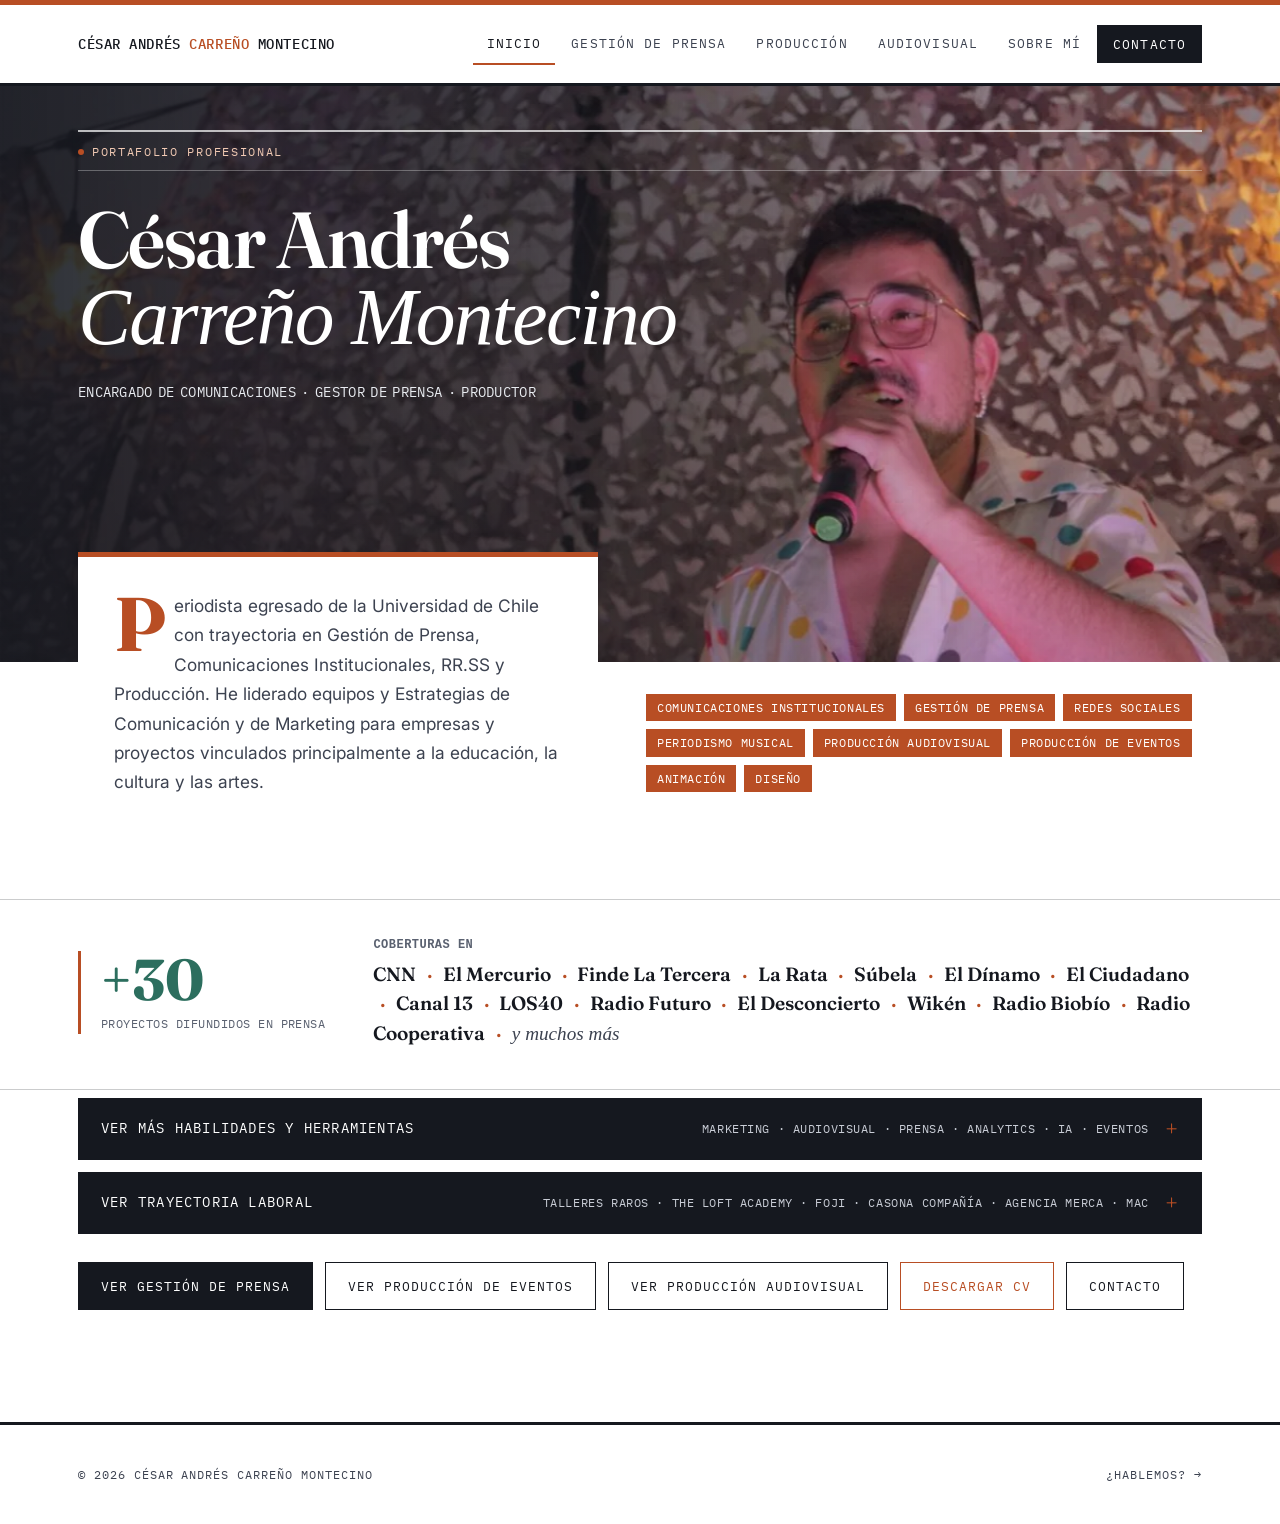
==== commit bf981222: "Portada: foto como banner de fondo tras el nombre y cargos, descripción en tarjeta superpuesta Co-Au" ====
--- a/index.html
+++ b/index.html
@@ -60,14 +60,14 @@
 
 <main id="main">
   <section class="hero">
-    <div class="wrap hero-head">
-      <span class="eyebrow">Portafolio profesional</span>
-      <h1 class="hero-name"><span>César Andrés</span> <span>Carreño Montecino</span></h1>
-      <p class="hero-role"><span>Encargado de Comunicaciones ·</span> <span>Gestor de Prensa ·</span> <span>Productor</span></p>
-    </div>
-    <figure class="hero-ed-photo">
-      <img src="/images/hero-portrait.webp" alt="Retrato de César Andrés Carreño Montecino, periodista y encargado de comunicaciones" width="1400" height="933" fetchpriority="high">
-    </figure>
+    <div class="hero-banner">
+      <img class="hero-banner-img" src="/images/hero-portrait.webp" alt="Retrato de César Andrés Carreño Montecino, periodista y encargado de comunicaciones" width="1400" height="933" fetchpriority="high">
+      <div class="wrap hero-head">
+        <span class="eyebrow">Portafolio profesional</span>
+        <h1 class="hero-name"><span>César Andrés</span> <span>Carreño Montecino</span></h1>
+        <p class="hero-role"><span>Encargado de Comunicaciones ·</span> <span>Gestor de Prensa ·</span> <span>Productor</span></p>
+      </div>
+    </div>
     <div class="wrap hero-body">
       <div class="hero-card">
         <p class="hero-bio">Periodista egresado de la Universidad de Chile con trayectoria en Gestión de Prensa, Comunicaciones Institucionales, RR.SS y Producción. He liderado equipos y Estrategias de Comunicación y de Marketing para empresas y proyectos vinculados principalmente a la educación, la cultura y las artes.</p>
--- a/styles.css
+++ b/styles.css
@@ -1014,25 +1014,36 @@
 
 /* -------- Portada editorial -------- */
 .hero{padding:0 0 64px;}
-.hero-head{padding-top:44px;padding-bottom:36px;}
-.hero-head .eyebrow{display:flex;padding:10px 0 9px;border-top:2px solid var(--ink);border-bottom:1px solid var(--line-strong);margin:0 0 30px;}
+.hero-banner{
+  position:relative;overflow:hidden;background:var(--ink);
+  min-height:clamp(480px,64vh,620px);
+  display:flex;align-items:flex-start;
+  padding-bottom:150px;
+}
+.hero-banner::after{
+  content:"";position:absolute;inset:0;pointer-events:none;
+  background:linear-gradient(90deg,rgba(21,24,31,.9) 0%,rgba(21,24,31,.68) 38%,rgba(21,24,31,.12) 78%);
+}
+.hero-banner-img{
+  position:absolute;top:0;left:0;width:116%;max-width:none;height:100%;
+  object-fit:cover;object-position:50% 12%;transform:scaleX(-1);
+}
+.hero-head{position:relative;z-index:1;width:100%;padding-top:44px;}
+.hero-head .eyebrow{
+  display:flex;color:#F0C9B3;padding:10px 0 9px;margin:0 0 30px;
+  border-top:2px solid rgba(255,255,255,.7);border-bottom:1px solid rgba(255,255,255,.3);
+}
 .hero-name{
-  font-size:clamp(2.3rem,7.4vw,6.8rem);line-height:.98;letter-spacing:-.02em;
-  margin:0;white-space:normal;
+  font-size:clamp(2.3rem,6.2vw,5.6rem);line-height:.98;letter-spacing:-.02em;
+  margin:0;white-space:normal;color:var(--paper);
 }
 .hero-name span{display:block;white-space:nowrap;}
 .hero-name span + span{font-style:italic;font-weight:500;}
-.hero-role{font-size:clamp(12px,1.15vw,14px);margin:26px 0 0;padding:0;border:0;max-width:none;}
-
-.hero-ed-photo{
-  margin:0;overflow:hidden;position:relative;background:var(--ink);
-  height:clamp(320px,56vh,580px);
-}
-.hero-ed-photo img{width:100%;height:100%;object-fit:cover;object-position:50% 22%;}
-
-.hero-body{display:grid;grid-template-columns:minmax(0,1fr) minmax(0,520px);gap:48px;align-items:start;}
+.hero-role{font-size:clamp(12px,1.15vw,14px);margin:24px 0 0;padding:0;border:0;max-width:none;color:#E9ECF1;}
+
+.hero-body{display:grid;grid-template-columns:minmax(0,520px) minmax(0,1fr);gap:48px;align-items:start;}
 .hero-card{
-  grid-column:2;grid-row:1;position:relative;margin-top:-150px;
+  grid-column:1;grid-row:1;position:relative;z-index:2;margin-top:-110px;
   background:var(--paper);border-top:5px solid var(--red);padding:34px 36px 30px;
 }
 .hero-bio{max-width:none;font-size:1.08rem;line-height:1.7;margin:0;color:var(--ink-soft);}
@@ -1041,21 +1052,20 @@
   float:left;font-size:4.4em;line-height:.74;
   padding:.07em .1em 0 0;color:var(--red);
 }
-.hero-body .hero-tags{grid-column:1;grid-row:1;margin:32px 0 0;align-self:start;}
+.hero-body .hero-tags{grid-column:2;grid-row:1;margin:32px 0 0;align-self:start;}
 
 @media (prefers-reduced-motion:no-preference){
-  .hero-ed-photo{animation:hero-reveal .9s cubic-bezier(.2,.7,.2,1) both;}
-  .hero-ed-photo img{animation:hero-settle 1.4s cubic-bezier(.2,.7,.2,1) both;}
-  @keyframes hero-reveal{from{clip-path:inset(0 100% 0 0);}to{clip-path:inset(0 0 0 0);}}
-  @keyframes hero-settle{from{transform:scale(1.07);}to{transform:scale(1);}}
+  .hero-banner-img{animation:hero-settle 1.4s cubic-bezier(.2,.7,.2,1) both;}
+  @keyframes hero-settle{from{opacity:0;}to{opacity:1;}}
 }
 
 @media (max-width:900px){
   .hero{padding-bottom:40px;}
-  .hero-head{padding-top:32px;padding-bottom:28px;}
-  .hero-head .eyebrow{margin-bottom:24px;}
-  .hero-ed-photo{height:auto;aspect-ratio:4/3;}
-  .hero-ed-photo img{object-position:34% 20%;}
+  .hero-banner{min-height:500px;align-items:flex-end;padding-bottom:0;}
+  .hero-banner::after{background:linear-gradient(0deg,rgba(21,24,31,.92) 0%,rgba(21,24,31,.7) 45%,rgba(21,24,31,.05) 80%);}
+  .hero-banner-img{width:100%;object-position:19% 14%;}
+  .hero-head{padding-top:0;padding-bottom:32px;}
+  .hero-head .eyebrow{margin-bottom:22px;}
   .hero-body{grid-template-columns:1fr;gap:0;}
   .hero-card{grid-column:1;margin-top:0;border-top:0;padding:30px 0 0;}
   .hero-body .hero-tags{grid-column:1;grid-row:2;margin-top:24px;}
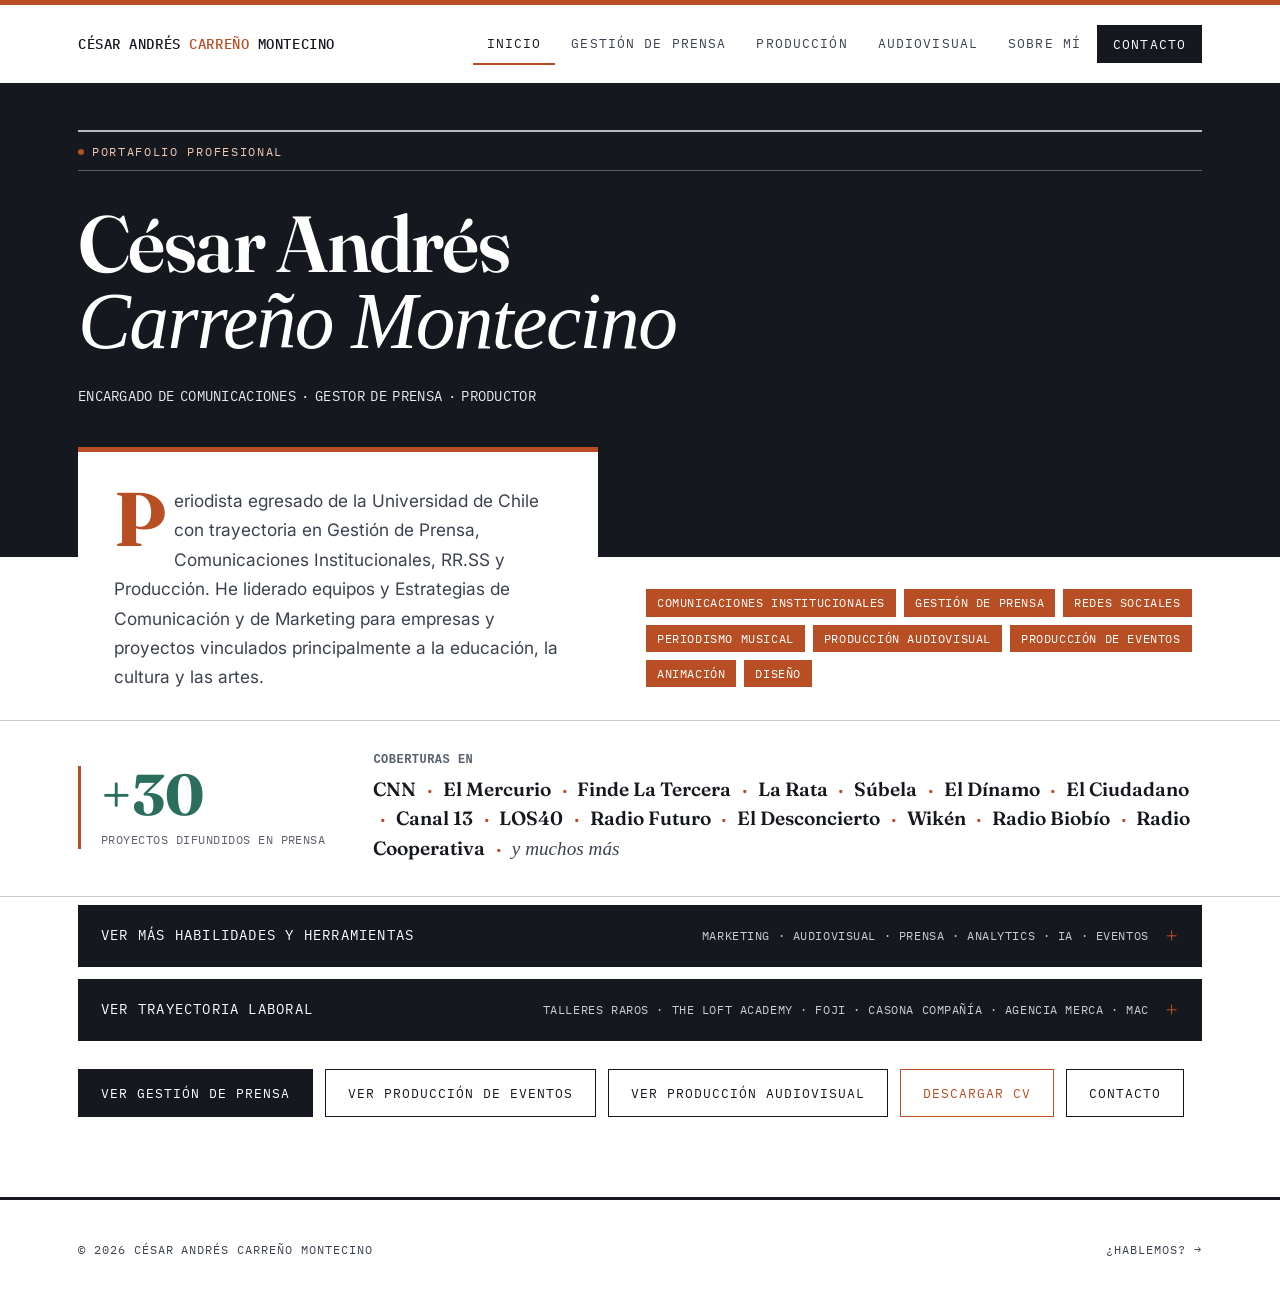
==== commit 1477c65d: "Portada: banner sin foto, solo tipografía sobre fondo oscuro Co-Authored-By: Claude Sonnet 5.5 <nore" ====
--- a/index.html
+++ b/index.html
@@ -61,7 +61,6 @@
 <main id="main">
   <section class="hero">
     <div class="hero-banner">
-      <img class="hero-banner-img" src="/images/hero-portrait.webp" alt="Retrato de César Andrés Carreño Montecino, periodista y encargado de comunicaciones" width="1400" height="933" fetchpriority="high">
       <div class="wrap hero-head">
         <span class="eyebrow">Portafolio profesional</span>
         <h1 class="hero-name"><span>César Andrés</span> <span>Carreño Montecino</span></h1>
--- a/styles.css
+++ b/styles.css
@@ -651,7 +651,7 @@
 .hero{padding:56px 0 24px;}
 .hero-role{margin-bottom:18px;}
 .hero-tags li{background:var(--red);border-color:var(--red);color:var(--paper);}
-section.actions{padding:8px 0 72px;}
+section.actions{padding:8px 0 40px;}
 section.actions .disclosure{margin:0 0 12px;}
 .disclosure-solid > summary:active,
 .disclosure-solid > summary:focus-visible{background:var(--red);border-color:var(--red);}
@@ -669,7 +669,7 @@
 section.exp{padding:0;}
 
 /* -------- Prueba de resultados -------- */
-section.proof{padding:36px 0 40px;margin-top:8px;border-top:1px solid var(--line-strong);border-bottom:1px solid var(--line-strong);}
+section.proof{padding:30px 0 32px;margin-top:0;border-top:1px solid var(--line-strong);border-bottom:1px solid var(--line-strong);}
 .proof-stats{list-style:none;margin:0;padding:0;display:grid;grid-template-columns:repeat(3,1fr);gap:28px;}
 .proof-stats li{border-left:3px solid var(--red);padding-left:18px;}
 .proof-stats .stat{font-size:clamp(2.1rem,4vw,3rem);margin:0 0 6px;}
@@ -1013,24 +1013,15 @@
 }
 
 /* -------- Portada editorial -------- */
-.hero{padding:0 0 64px;}
+.hero{padding:0 0 28px;}
 .hero-banner{
   position:relative;overflow:hidden;background:var(--ink);
-  min-height:clamp(480px,64vh,620px);
   display:flex;align-items:flex-start;
   padding-bottom:150px;
 }
-.hero-banner::after{
-  content:"";position:absolute;inset:0;pointer-events:none;
-  background:linear-gradient(90deg,rgba(21,24,31,.9) 0%,rgba(21,24,31,.68) 38%,rgba(21,24,31,.12) 78%);
-}
-.hero-banner-img{
-  position:absolute;top:0;left:0;width:116%;max-width:none;height:100%;
-  object-fit:cover;object-position:50% 12%;transform:scaleX(-1);
-}
 .hero-head{position:relative;z-index:1;width:100%;padding-top:44px;}
 .hero-head .eyebrow{
-  display:flex;color:#F0C9B3;padding:10px 0 9px;margin:0 0 30px;
+  display:flex;color:#F0C9B3;padding:10px 0 9px;margin:0 0 34px;
   border-top:2px solid rgba(255,255,255,.7);border-bottom:1px solid rgba(255,255,255,.3);
 }
 .hero-name{
@@ -1044,7 +1035,7 @@
 .hero-body{display:grid;grid-template-columns:minmax(0,520px) minmax(0,1fr);gap:48px;align-items:start;}
 .hero-card{
   grid-column:1;grid-row:1;position:relative;z-index:2;margin-top:-110px;
-  background:var(--paper);border-top:5px solid var(--red);padding:34px 36px 30px;
+  background:var(--paper);border-top:5px solid var(--red);padding:34px 36px 0;
 }
 .hero-bio{max-width:none;font-size:1.08rem;line-height:1.7;margin:0;color:var(--ink-soft);}
 .hero-bio::first-letter{
@@ -1054,18 +1045,12 @@
 }
 .hero-body .hero-tags{grid-column:2;grid-row:1;margin:32px 0 0;align-self:start;}
 
-@media (prefers-reduced-motion:no-preference){
-  .hero-banner-img{animation:hero-settle 1.4s cubic-bezier(.2,.7,.2,1) both;}
-  @keyframes hero-settle{from{opacity:0;}to{opacity:1;}}
-}
 
 @media (max-width:900px){
-  .hero{padding-bottom:40px;}
-  .hero-banner{min-height:500px;align-items:flex-end;padding-bottom:0;}
-  .hero-banner::after{background:linear-gradient(0deg,rgba(21,24,31,.92) 0%,rgba(21,24,31,.7) 45%,rgba(21,24,31,.05) 80%);}
-  .hero-banner-img{width:100%;object-position:19% 14%;}
-  .hero-head{padding-top:0;padding-bottom:32px;}
-  .hero-head .eyebrow{margin-bottom:22px;}
+  .hero{padding-bottom:28px;}
+  .hero-banner{align-items:flex-start;padding-bottom:0;}
+  .hero-head{padding-top:32px;padding-bottom:36px;}
+  .hero-head .eyebrow{margin-bottom:22px;max-width:none;}
   .hero-body{grid-template-columns:1fr;gap:0;}
   .hero-card{grid-column:1;margin-top:0;border-top:0;padding:30px 0 0;}
   .hero-body .hero-tags{grid-column:1;grid-row:2;margin-top:24px;}
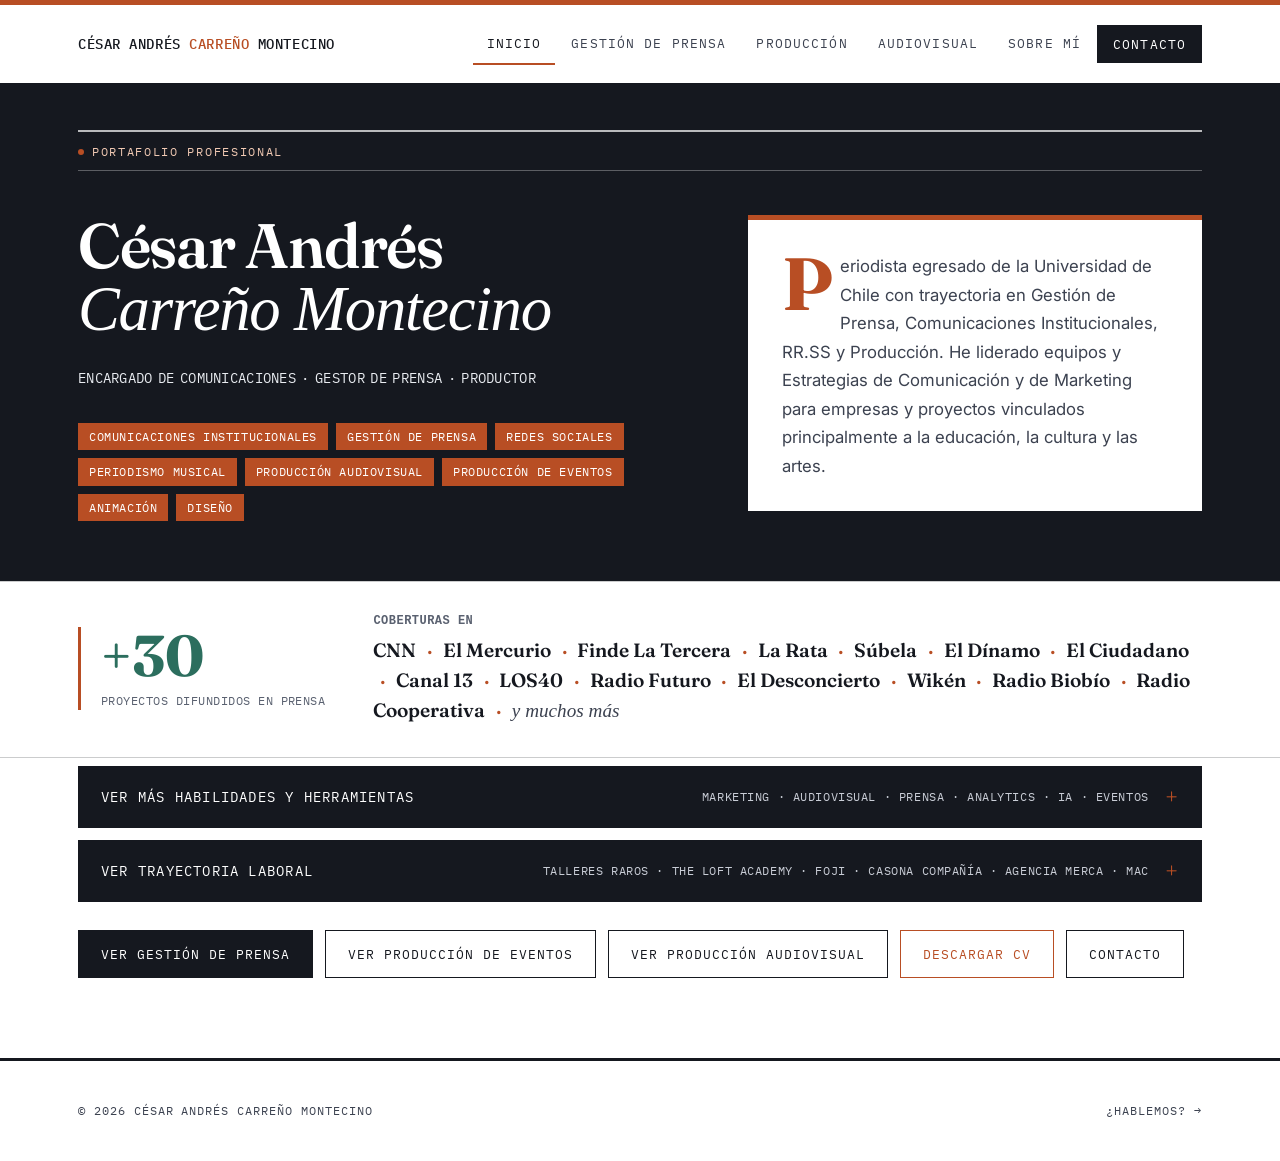
==== commit fbdbd687: "Portada: recomposición en dos columnas dentro del banner, sin espacio vacío Nombre, cargos y etiquet" ====
--- a/index.html
+++ b/index.html
@@ -63,24 +63,26 @@
     <div class="hero-banner">
       <div class="wrap hero-head">
         <span class="eyebrow">Portafolio profesional</span>
-        <h1 class="hero-name"><span>César Andrés</span> <span>Carreño Montecino</span></h1>
-        <p class="hero-role"><span>Encargado de Comunicaciones ·</span> <span>Gestor de Prensa ·</span> <span>Productor</span></p>
+        <div class="hero-grid">
+          <div class="hero-main">
+            <h1 class="hero-name"><span>César Andrés</span> <span>Carreño Montecino</span></h1>
+            <p class="hero-role"><span>Encargado de Comunicaciones ·</span> <span>Gestor de Prensa ·</span> <span>Productor</span></p>
+          </div>
+          <div class="hero-card">
+            <p class="hero-bio">Periodista egresado de la Universidad de Chile con trayectoria en Gestión de Prensa, Comunicaciones Institucionales, RR.SS y Producción. He liderado equipos y Estrategias de Comunicación y de Marketing para empresas y proyectos vinculados principalmente a la educación, la cultura y las artes.</p>
+          </div>
+          <ul class="hero-tags" aria-label="Áreas de trabajo">
+            <li>Comunicaciones institucionales</li>
+            <li>Gestión de prensa</li>
+            <li>Redes sociales</li>
+            <li>Periodismo musical</li>
+            <li>Producción audiovisual</li>
+            <li>Producción de eventos</li>
+            <li>Animación</li>
+            <li>Diseño</li>
+          </ul>
+        </div>
       </div>
-    </div>
-    <div class="wrap hero-body">
-      <div class="hero-card">
-        <p class="hero-bio">Periodista egresado de la Universidad de Chile con trayectoria en Gestión de Prensa, Comunicaciones Institucionales, RR.SS y Producción. He liderado equipos y Estrategias de Comunicación y de Marketing para empresas y proyectos vinculados principalmente a la educación, la cultura y las artes.</p>
-      </div>
-      <ul class="hero-tags" aria-label="Áreas de trabajo">
-        <li>Comunicaciones institucionales</li>
-        <li>Gestión de prensa</li>
-        <li>Redes sociales</li>
-        <li>Periodismo musical</li>
-        <li>Producción audiovisual</li>
-        <li>Producción de eventos</li>
-        <li>Animación</li>
-        <li>Diseño</li>
-      </ul>
     </div>
   </section>
 
--- a/styles.css
+++ b/styles.css
@@ -1013,47 +1013,43 @@
 }
 
 /* -------- Portada editorial -------- */
-.hero{padding:0 0 28px;}
-.hero-banner{
-  position:relative;overflow:hidden;background:var(--ink);
-  display:flex;align-items:flex-start;
-  padding-bottom:150px;
-}
-.hero-head{position:relative;z-index:1;width:100%;padding-top:44px;}
+.hero{padding:0;}
+.hero-banner{background:var(--ink);padding:44px 0 60px;}
 .hero-head .eyebrow{
-  display:flex;color:#F0C9B3;padding:10px 0 9px;margin:0 0 34px;
+  display:flex;color:#F0C9B3;padding:10px 0 9px;margin:0 0 44px;
   border-top:2px solid rgba(255,255,255,.7);border-bottom:1px solid rgba(255,255,255,.3);
 }
+.hero-grid{
+  display:grid;grid-template-columns:minmax(0,1.15fr) minmax(0,.85fr);
+  grid-template-areas:"main card" "tags card";grid-template-rows:auto 1fr;
+  column-gap:56px;align-items:start;
+}
+.hero-main{grid-area:main;}
 .hero-name{
-  font-size:clamp(2.3rem,6.2vw,5.6rem);line-height:.98;letter-spacing:-.02em;
+  font-size:clamp(2.3rem,4.9vw,4.5rem);line-height:1;letter-spacing:-.02em;
   margin:0;white-space:normal;color:var(--paper);
 }
 .hero-name span{display:block;white-space:nowrap;}
 .hero-name span + span{font-style:italic;font-weight:500;}
-.hero-role{font-size:clamp(12px,1.15vw,14px);margin:24px 0 0;padding:0;border:0;max-width:none;color:#E9ECF1;}
-
-.hero-body{display:grid;grid-template-columns:minmax(0,520px) minmax(0,1fr);gap:48px;align-items:start;}
+.hero-role{font-size:clamp(12px,1.15vw,14px);margin:26px 0 0;padding:0;border:0;max-width:none;color:#E9ECF1;}
+.hero-grid .hero-tags{grid-area:tags;margin:34px 0 0;}
 .hero-card{
-  grid-column:1;grid-row:1;position:relative;z-index:2;margin-top:-110px;
-  background:var(--paper);border-top:5px solid var(--red);padding:34px 36px 0;
-}
-.hero-bio{max-width:none;font-size:1.08rem;line-height:1.7;margin:0;color:var(--ink-soft);}
+  grid-area:card;align-self:start;
+  background:var(--paper);border-top:5px solid var(--red);padding:32px 34px 30px;
+}
+.hero-bio{max-width:none;font-size:1.05rem;line-height:1.7;margin:0;color:var(--ink-soft);}
 .hero-bio::first-letter{
   font-family:var(--display);font-weight:700;
   float:left;font-size:4.4em;line-height:.74;
   padding:.07em .1em 0 0;color:var(--red);
 }
-.hero-body .hero-tags{grid-column:2;grid-row:1;margin:32px 0 0;align-self:start;}
-
 
 @media (max-width:900px){
-  .hero{padding-bottom:28px;}
-  .hero-banner{align-items:flex-start;padding-bottom:0;}
-  .hero-head{padding-top:32px;padding-bottom:36px;}
-  .hero-head .eyebrow{margin-bottom:22px;max-width:none;}
-  .hero-body{grid-template-columns:1fr;gap:0;}
-  .hero-card{grid-column:1;margin-top:0;border-top:0;padding:30px 0 0;}
-  .hero-body .hero-tags{grid-column:1;grid-row:2;margin-top:24px;}
+  .hero-banner{padding:32px 0 40px;}
+  .hero-head .eyebrow{margin-bottom:26px;}
+  .hero-grid{grid-template-columns:1fr;grid-template-areas:"main" "card" "tags";grid-template-rows:none;}
+  .hero-card{margin-top:30px;padding:26px 24px 24px;}
+  .hero-grid .hero-tags{margin-top:24px;}
 }
 @media (max-width:520px){
   .hero-head .eyebrow{font-size:10.5px;letter-spacing:.1em;}
